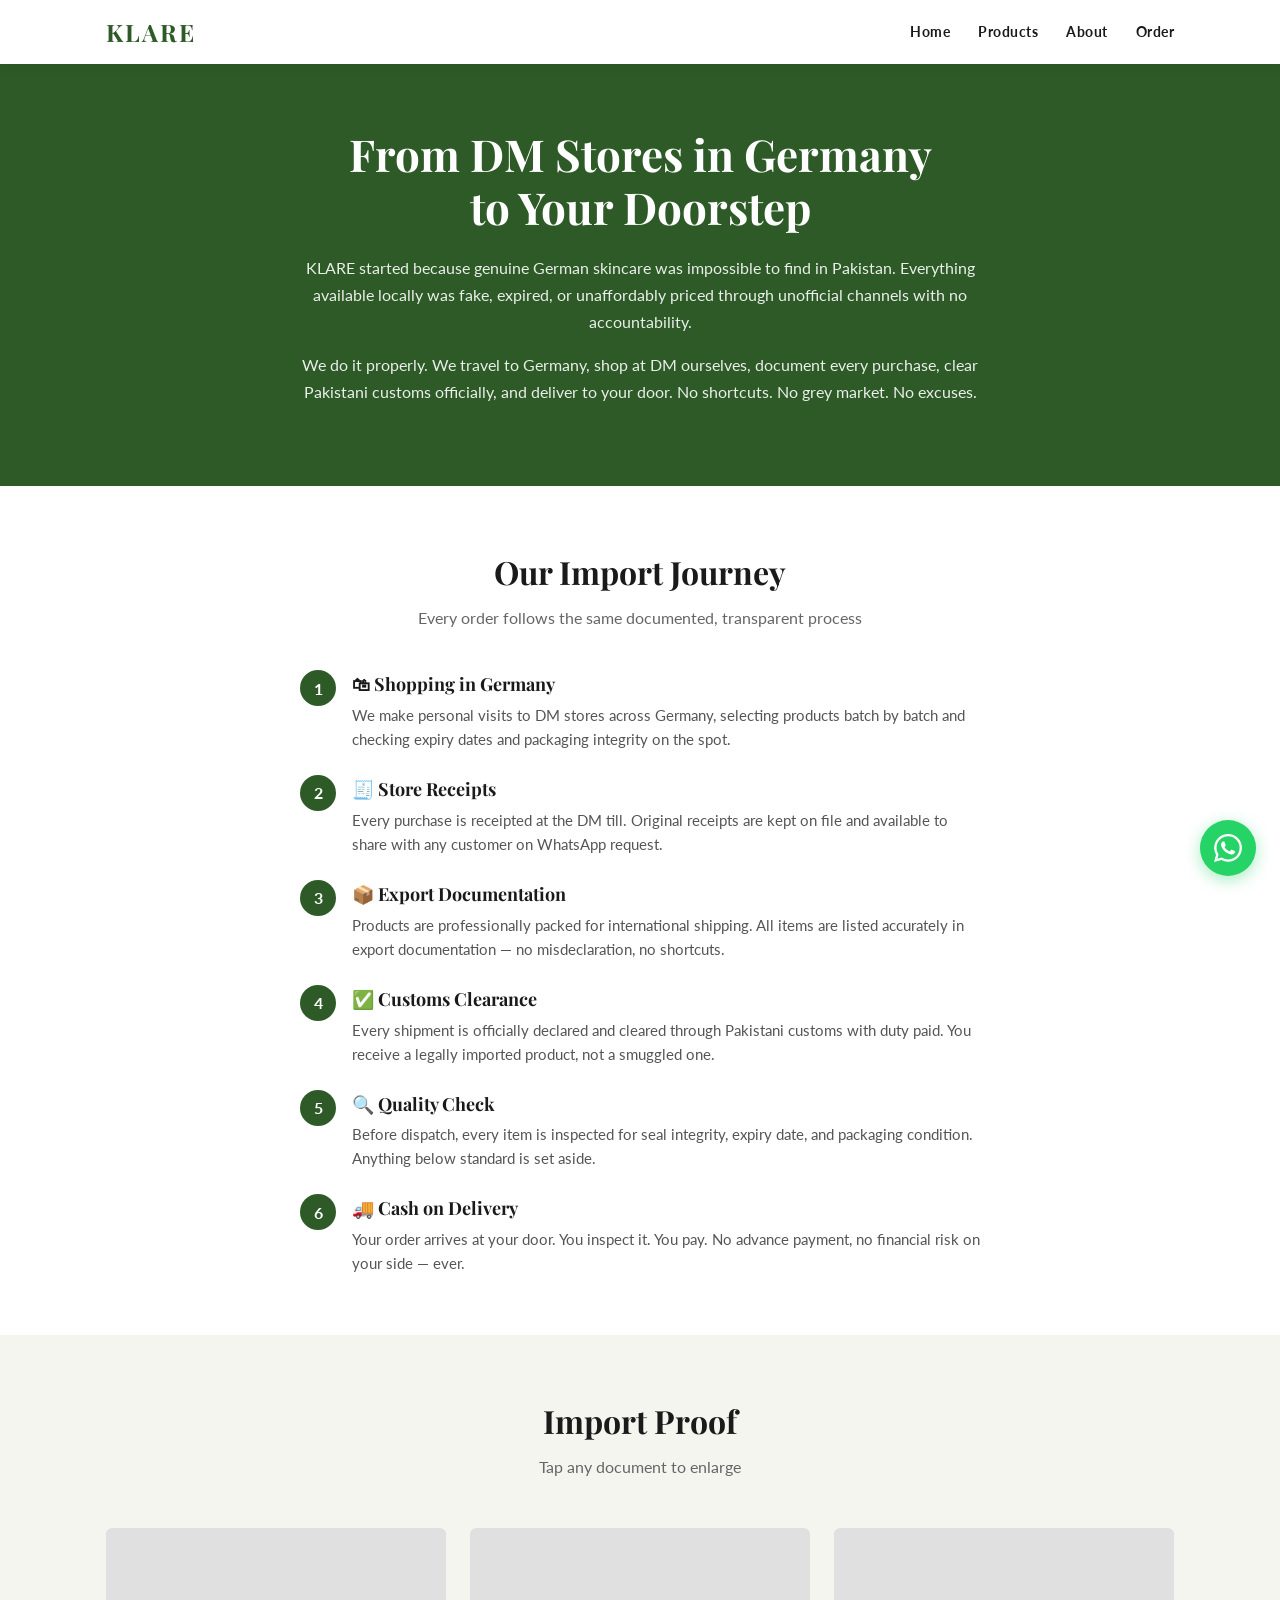
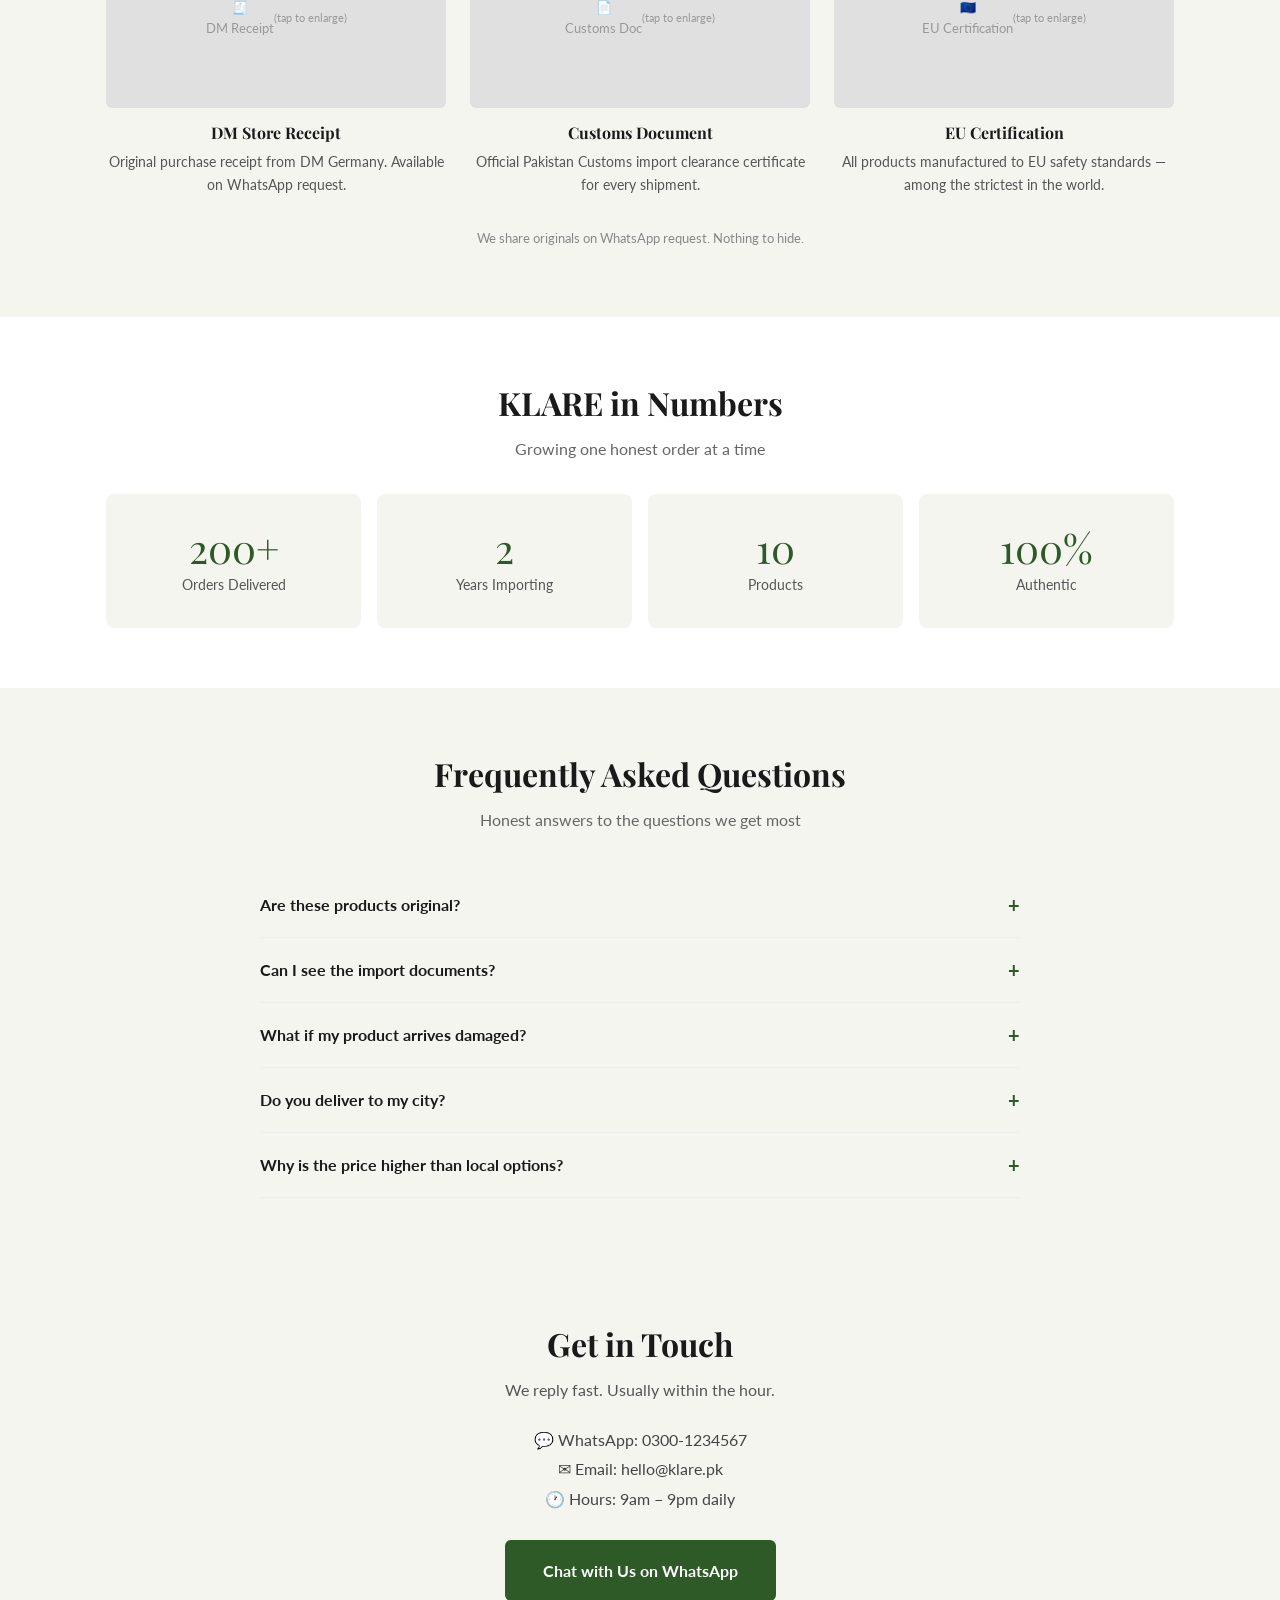
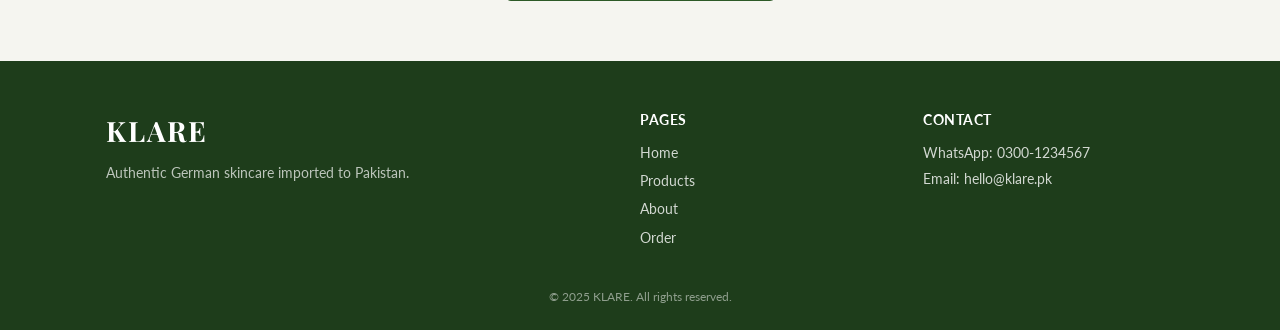
==== about.html @ 055aa3ca "Complete KLARE website — all pages built 6 HTML pages, full CSS design system, and JS interactions f" ====
<!DOCTYPE html>
<html lang="en">
<head>
  <meta charset="UTF-8">
  <meta name="viewport" content="width=device-width, initial-scale=1.0">
  <meta name="description" content="KLARE imports authentic German skincare from DM Germany to Pakistan. See our receipts, customs documents, and full import process.">
  <title>Our Story &amp; Import Proof | KLARE</title>
  <link rel="stylesheet" href="css/style.css">
</head>
<body>

  <!-- HEADER -->
  <header>
    <div class="container" style="display:flex;align-items:center;justify-content:space-between;height:64px">
      <a href="index.html" class="logo">KLARE</a>
      <nav class="desktop-nav">
        <a href="index.html">Home</a>
        <a href="products.html">Products</a>
        <a href="about.html">About</a>
        <a href="order.html">Order</a>
      </nav>
      <button class="hamburger" aria-label="Menu">&#9776;</button>
    </div>
  </header>
  <nav class="mobile-nav">
    <button class="menu-close">&#x2715;</button>
    <a href="index.html">Home</a>
    <a href="products.html">Products</a>
    <a href="about.html">About</a>
    <a href="order.html">Order Now</a>
  </nav>

  <main>

    <!-- ABOUT HERO -->
    <section class="about-hero">
      <div class="container">
        <h1>From DM Stores in Germany<br>to Your Doorstep</h1>
        <p>KLARE started because genuine German skincare was impossible to find in Pakistan. Everything available locally was fake, expired, or unaffordably priced through unofficial channels with no accountability.</p>
        <p>We do it properly. We travel to Germany, shop at DM ourselves, document every purchase, clear Pakistani customs officially, and deliver to your door. No shortcuts. No grey market. No excuses.</p>
      </div>
    </section>

    <!-- IMPORT JOURNEY -->
    <section class="section">
      <div class="container">
        <h2 class="section-heading">Our Import Journey</h2>
        <p class="section-sub">Every order follows the same documented, transparent process</p>
        <div class="timeline" style="max-width:680px;margin:0 auto">

          <div class="timeline-step">
            <div class="step-number">1</div>
            <div class="step-content">
              <h3>&#128717; Shopping in Germany</h3>
              <p>We make personal visits to DM stores across Germany, selecting products batch by batch and checking expiry dates and packaging integrity on the spot.</p>
            </div>
          </div>

          <div class="timeline-step">
            <div class="step-number">2</div>
            <div class="step-content">
              <h3>&#129534; Store Receipts</h3>
              <p>Every purchase is receipted at the DM till. Original receipts are kept on file and available to share with any customer on WhatsApp request.</p>
            </div>
          </div>

          <div class="timeline-step">
            <div class="step-number">3</div>
            <div class="step-content">
              <h3>&#128230; Export Documentation</h3>
              <p>Products are professionally packed for international shipping. All items are listed accurately in export documentation — no misdeclaration, no shortcuts.</p>
            </div>
          </div>

          <div class="timeline-step">
            <div class="step-number">4</div>
            <div class="step-content">
              <h3>&#9989; Customs Clearance</h3>
              <p>Every shipment is officially declared and cleared through Pakistani customs with duty paid. You receive a legally imported product, not a smuggled one.</p>
            </div>
          </div>

          <div class="timeline-step">
            <div class="step-number">5</div>
            <div class="step-content">
              <h3>&#128269; Quality Check</h3>
              <p>Before dispatch, every item is inspected for seal integrity, expiry date, and packaging condition. Anything below standard is set aside.</p>
            </div>
          </div>

          <div class="timeline-step">
            <div class="step-number">6</div>
            <div class="step-content">
              <h3>&#128666; Cash on Delivery</h3>
              <p>Your order arrives at your door. You inspect it. You pay. No advance payment, no financial risk on your side — ever.</p>
            </div>
          </div>

        </div>
      </div>
    </section>

    <!-- PROOF DOCUMENTS -->
    <section class="section" style="background:var(--grey);padding:60px 0;">
      <div class="container">
        <h2 class="section-heading">Import Proof</h2>
        <p class="section-sub">Tap any document to enlarge</p>

        <div class="proof-grid">

          <div class="proof-card">
            <div class="proof-img" data-src="images/trust/dm-receipt.jpg">
              &#129534;<br>DM Receipt<br><span style="font-size:11px">(tap to enlarge)</span>
            </div>
            <h3>DM Store Receipt</h3>
            <p>Original purchase receipt from DM Germany. Available on WhatsApp request.</p>
          </div>

          <div class="proof-card">
            <div class="proof-img" data-src="images/trust/customs-doc.jpg">
              &#128196;<br>Customs Doc<br><span style="font-size:11px">(tap to enlarge)</span>
            </div>
            <h3>Customs Document</h3>
            <p>Official Pakistan Customs import clearance certificate for every shipment.</p>
          </div>

          <div class="proof-card">
            <div class="proof-img" data-src="images/trust/eu-cert.jpg">
              &#127466;&#127482;<br>EU Certification<br><span style="font-size:11px">(tap to enlarge)</span>
            </div>
            <h3>EU Certification</h3>
            <p>All products manufactured to EU safety standards — among the strictest in the world.</p>
          </div>

        </div>

        <p class="note" style="margin-top:24px">We share originals on WhatsApp request. Nothing to hide.</p>
      </div>
    </section>

    <!-- STATS -->
    <section class="section">
      <div class="container">
        <h2 class="section-heading">KLARE in Numbers</h2>
        <p class="section-sub" style="margin-bottom:32px">Growing one honest order at a time</p>
        <div class="stats-grid">
          <div class="stat-box">
            <span class="stat-number">200+</span>
            <span class="stat-label">Orders Delivered</span>
          </div>
          <div class="stat-box">
            <span class="stat-number">2</span>
            <span class="stat-label">Years Importing</span>
          </div>
          <div class="stat-box">
            <span class="stat-number">10</span>
            <span class="stat-label">Products</span>
          </div>
          <div class="stat-box">
            <span class="stat-number">100%</span>
            <span class="stat-label">Authentic</span>
          </div>
        </div>
      </div>
    </section>

    <!-- FAQ -->
    <section class="section" style="background:var(--grey);padding:60px 0;">
      <div class="container">
        <h2 class="section-heading">Frequently Asked Questions</h2>
        <p class="section-sub">Honest answers to the questions we get most</p>
        <div class="faq-list">

          <div class="faq-item">
            <div class="faq-question">
              Are these products original?
              <span class="faq-toggle">+</span>
            </div>
            <div class="faq-answer">Yes. We buy them ourselves at DM Germany. We can show you the receipts — just ask on WhatsApp and we'll send photos within minutes.</div>
          </div>

          <div class="faq-item">
            <div class="faq-question">
              Can I see the import documents?
              <span class="faq-toggle">+</span>
            </div>
            <div class="faq-answer">Yes. Message us on WhatsApp and we send photos of the original DM receipt and Pakistani customs clearance for your specific batch. This is a standing offer to every customer.</div>
          </div>

          <div class="faq-item">
            <div class="faq-question">
              What if my product arrives damaged?
              <span class="faq-toggle">+</span>
            </div>
            <div class="faq-answer">Contact us within 24 hours of delivery with a photo. We replace or fully refund — no arguments, no delays. We stand behind every order we send.</div>
          </div>

          <div class="faq-item">
            <div class="faq-question">
              Do you deliver to my city?
              <span class="faq-toggle">+</span>
            </div>
            <div class="faq-answer">We ship across Pakistan. Lahore takes 1–2 working days. All other major cities take 2–3 working days. Delivery fee is PKR 200, free on orders over PKR 3,000.</div>
          </div>

          <div class="faq-item">
            <div class="faq-question">
              Why is the price higher than local options?
              <span class="faq-toggle">+</span>
            </div>
            <div class="faq-answer">Because this is the genuine imported product, legally cleared through Pakistani customs, with documented proof of origin. Cheaper local options are almost always counterfeit, expired, or grey-market goods with no accountability. You are paying for authenticity, documentation, and honesty.</div>
          </div>

        </div>
      </div>
    </section>

    <!-- CONTACT -->
    <section class="contact-section">
      <div class="container">
        <h2 class="section-heading">Get in Touch</h2>
        <p class="section-sub">We reply fast. Usually within the hour.</p>
        <div class="contact-details">
          <span>&#128172; WhatsApp: 0300-1234567</span>
          <span>&#9993; Email: hello@klare.pk</span>
          <span>&#128336; Hours: 9am – 9pm daily</span>
        </div>
        <a href="https://wa.me/923001234567" class="btn-primary" target="_blank" rel="noopener" style="font-size:16px;padding:16px 36px">
          Chat with Us on WhatsApp
        </a>
      </div>
    </section>

  </main>

  <!-- FOOTER -->
  <footer>
    <div class="container">
      <div class="footer-grid">
        <div>
          <div class="logo" style="color:white;font-size:28px;margin-bottom:8px">KLARE</div>
          <p style="opacity:0.7;font-size:14px">Authentic German skincare imported to Pakistan.</p>
        </div>
        <div>
          <strong>Pages</strong>
          <a href="index.html" style="display:block;margin-bottom:6px;font-size:14px">Home</a>
          <a href="products.html" style="display:block;margin-bottom:6px;font-size:14px">Products</a>
          <a href="about.html" style="display:block;margin-bottom:6px;font-size:14px">About</a>
          <a href="order.html" style="display:block;margin-bottom:6px;font-size:14px">Order</a>
        </div>
        <div>
          <strong>Contact</strong>
          <p style="font-size:14px;opacity:0.8;margin-bottom:4px">WhatsApp: 0300-1234567</p>
          <p style="font-size:14px;opacity:0.8">Email: hello@klare.pk</p>
        </div>
      </div>
      <p style="opacity:0.5;font-size:12px;margin-top:0;text-align:center">&copy; 2025 KLARE. All rights reserved.</p>
    </div>
  </footer>

  <!-- WHATSAPP BUTTON -->
  <a href="https://wa.me/923001234567" class="whatsapp-btn" target="_blank" rel="noopener" aria-label="Chat on WhatsApp">
    <svg width="28" height="28" viewBox="0 0 24 24" fill="white"><path d="M17.472 14.382c-.297-.149-1.758-.867-2.03-.967-.273-.099-.471-.148-.67.15-.197.297-.767.966-.94 1.164-.173.199-.347.223-.644.075-.297-.15-1.255-.463-2.39-1.475-.883-.788-1.48-1.761-1.653-2.059-.173-.297-.018-.458.13-.606.134-.133.298-.347.446-.52.149-.174.198-.298.298-.497.099-.198.05-.371-.025-.52-.075-.149-.669-1.612-.916-2.207-.242-.579-.487-.5-.669-.51-.173-.008-.371-.01-.57-.01-.198 0-.52.074-.792.372-.272.297-1.04 1.016-1.04 2.479 0 1.462 1.065 2.875 1.213 3.074.149.198 2.096 3.2 5.077 4.487.709.306 1.262.489 1.694.625.712.227 1.36.195 1.871.118.571-.085 1.758-.719 2.006-1.413.248-.694.248-1.289.173-1.413-.074-.124-.272-.198-.57-.347m-5.421 7.403h-.004a9.87 9.87 0 01-5.031-1.378l-.361-.214-3.741.982.998-3.648-.235-.374a9.86 9.86 0 01-1.51-5.26c.001-5.45 4.436-9.884 9.888-9.884 2.64 0 5.122 1.03 6.988 2.898a9.825 9.825 0 012.893 6.994c-.003 5.45-4.437 9.884-9.885 9.884m8.413-18.297A11.815 11.815 0 0012.05 0C5.495 0 .16 5.335.157 11.892c0 2.096.547 4.142 1.588 5.945L.057 24l6.305-1.654a11.882 11.882 0 005.683 1.448h.005c6.554 0 11.89-5.335 11.893-11.893a11.821 11.821 0 00-3.48-8.413z"/></svg>
  </a>

  <!-- LIGHTBOX -->
  <div class="lightbox" id="lightbox">
    <span class="lightbox-close">&#x2715;</span>
    <img id="lightbox-img" src="" alt="Document proof">
  </div>

  <script src="js/main.js"></script>
</body>
</html>
---- css/style.css ----
@import url('https://fonts.googleapis.com/css2?family=Playfair+Display:wght@400;700&family=Lato:wght@400;700&display=swap');

/* ── Variables ── */
:root {
  --green: #2D5A27;
  --green-dark: #1e3d1b;
  --white: #FFFFFF;
  --grey: #F5F5F0;
  --dark: #1A1A1A;
  --shadow: 0 2px 12px rgba(0,0,0,0.08);
}

/* ── Base ── */
*, *::before, *::after { box-sizing: border-box; }

body {
  font-family: 'Lato', sans-serif;
  color: var(--dark);
  background: var(--white);
  margin: 0;
  font-size: 16px;
  line-height: 1.6;
}

img { max-width: 100%; display: block; }
a { color: inherit; text-decoration: none; }
h1, h2, h3 { font-family: 'Playfair Display', serif; }

/* ── Container ── */
.container {
  max-width: 1100px;
  margin: 0 auto;
  padding: 0 16px;
}

/* ── Header ── */
header {
  position: fixed;
  top: 0; left: 0; right: 0;
  background: var(--white);
  box-shadow: var(--shadow);
  height: 64px;
  z-index: 100;
}

.logo {
  font-family: 'Playfair Display', serif;
  font-size: 24px;
  font-weight: 700;
  color: var(--green);
  letter-spacing: 2px;
}

.desktop-nav { display: none; }
.desktop-nav a {
  margin-left: 28px;
  font-weight: 700;
  font-size: 14px;
  letter-spacing: 0.5px;
  color: var(--dark);
  transition: color 0.2s;
}
.desktop-nav a:hover { color: var(--green); }

.hamburger {
  background: none;
  border: none;
  font-size: 24px;
  cursor: pointer;
  color: var(--dark);
  padding: 8px;
  min-height: 44px;
  min-width: 44px;
  display: flex;
  align-items: center;
  justify-content: center;
}

/* ── Mobile nav overlay ── */
.mobile-nav {
  display: none;
  position: fixed;
  inset: 0;
  background: var(--white);
  z-index: 999;
  flex-direction: column;
  align-items: center;
  justify-content: center;
  gap: 32px;
}
.mobile-nav a {
  font-family: 'Playfair Display', serif;
  font-size: 28px;
  font-weight: 700;
  color: var(--dark);
}
.mobile-nav a:hover { color: var(--green); }
.menu-close {
  position: absolute;
  top: 20px; right: 24px;
  background: none;
  border: none;
  font-size: 28px;
  cursor: pointer;
  color: var(--dark);
  min-height: 44px;
  min-width: 44px;
}

body.menu-open .mobile-nav { display: flex; }
body.menu-open { overflow: hidden; }

@media (min-width: 768px) {
  .hamburger { display: none; }
  .desktop-nav { display: flex; align-items: center; }
}

/* ── Footer ── */
footer {
  background: var(--green-dark);
  color: var(--white);
  padding: 48px 0 24px;
}
footer a { opacity: 0.8; transition: opacity 0.2s; }
footer a:hover { opacity: 1; }
footer strong { display: block; margin-bottom: 10px; font-size: 14px; letter-spacing: 0.5px; text-transform: uppercase; }
footer p { margin: 0; }

.footer-grid {
  display: grid;
  grid-template-columns: 1fr;
  gap: 32px;
  margin-bottom: 32px;
}
@media (min-width: 768px) {
  .footer-grid { grid-template-columns: 2fr 1fr 1fr; }
}

/* ── WhatsApp floating button ── */
.whatsapp-btn {
  position: fixed;
  bottom: 24px; right: 24px;
  background: #25D366;
  width: 56px; height: 56px;
  border-radius: 50%;
  display: flex;
  align-items: center;
  justify-content: center;
  box-shadow: 0 4px 16px rgba(37,211,102,0.4);
  z-index: 200;
  transition: transform 0.2s, box-shadow 0.2s;
}
.whatsapp-btn:hover {
  transform: scale(1.08);
  box-shadow: 0 6px 20px rgba(37,211,102,0.5);
}

/* ── Buttons ── */
.btn-primary {
  background: var(--green);
  color: var(--white);
  padding: 14px 28px;
  border-radius: 6px;
  font-weight: 700;
  font-family: 'Lato', sans-serif;
  font-size: 15px;
  display: inline-block;
  border: 2px solid var(--green);
  cursor: pointer;
  min-height: 44px;
  transition: background 0.2s, transform 0.1s;
  text-align: center;
}
.btn-primary:hover { background: var(--green-dark); border-color: var(--green-dark); }

.btn-secondary {
  background: transparent;
  color: var(--green);
  padding: 14px 28px;
  border-radius: 6px;
  font-weight: 700;
  font-family: 'Lato', sans-serif;
  font-size: 15px;
  display: inline-block;
  border: 2px solid var(--green);
  cursor: pointer;
  min-height: 44px;
  transition: background 0.2s, color 0.2s;
  text-align: center;
}
.btn-secondary:hover { background: var(--green); color: var(--white); }

.btn-secondary.white-border {
  color: var(--white);
  border-color: rgba(255,255,255,0.7);
}
.btn-secondary.white-border:hover { background: var(--white); color: var(--green); }

/* ── Page offset for fixed header ── */
main { padding-top: 64px; }

/* ── Hero ── */
.hero {
  background: var(--green);
  color: var(--white);
  padding: 72px 0 60px;
  text-align: center;
}
.hero h1 {
  font-size: 36px;
  margin: 0 0 16px;
  line-height: 1.2;
}
.hero p {
  font-size: 18px;
  opacity: 0.9;
  max-width: 600px;
  margin: 0 auto;
  line-height: 1.7;
}
.hero .badge {
  display: inline-block;
  background: var(--white);
  color: var(--green);
  border-radius: 20px;
  padding: 6px 16px;
  font-size: 13px;
  font-weight: 700;
  margin-top: 20px;
}
.btn-row {
  margin-top: 28px;
  display: flex;
  flex-wrap: wrap;
  gap: 12px;
  justify-content: center;
}

@media (min-width: 768px) {
  .hero h1 { font-size: 56px; }
}

/* ── Sections ── */
.section { padding: 60px 0; }
.section-heading {
  font-size: 32px;
  text-align: center;
  margin: 0 0 8px;
}
.section-sub {
  text-align: center;
  color: #666;
  margin: 0 0 40px;
  font-size: 16px;
}

/* ── Why grid ── */
.why-grid {
  display: grid;
  grid-template-columns: 1fr;
  gap: 24px;
}
@media (min-width: 768px) {
  .why-grid { grid-template-columns: repeat(3, 1fr); }
}
.why-card {
  text-align: center;
  padding: 32px 24px;
  background: var(--grey);
  border-radius: 8px;
}
.why-icon { font-size: 36px; margin-bottom: 12px; }
.why-card h3 { font-size: 20px; margin: 0 0 8px; }
.why-card p { margin: 0; color: #555; font-size: 15px; }

/* ── Cards grids ── */
.grid-2 {
  display: grid;
  grid-template-columns: 1fr 1fr;
  gap: 16px;
}
.grid-3 {
  display: grid;
  grid-template-columns: 1fr 1fr;
  gap: 16px;
}
@media (min-width: 768px) {
  .grid-3 { grid-template-columns: repeat(3, 1fr); }
  .grid-2 { gap: 24px; }
}

/* ── Product card ── */
.product-card {
  background: var(--white);
  border-radius: 8px;
  box-shadow: var(--shadow);
  overflow: hidden;
  display: flex;
  flex-direction: column;
}
.product-card .img-placeholder {
  background: #e8e8e8;
  height: 200px;
  display: flex;
  align-items: center;
  justify-content: center;
  color: #999;
  font-size: 13px;
  text-align: center;
  padding: 8px;
}
.product-card .card-body {
  padding: 16px;
  display: flex;
  flex-direction: column;
  flex: 1;
}
.product-card h3 {
  font-size: 16px;
  margin: 0 0 4px;
  line-height: 1.3;
}
.product-card .desc {
  font-size: 13px;
  color: #666;
  margin: 0 0 8px;
  flex: 1;
}
.product-card .price {
  color: var(--green);
  font-weight: 700;
  font-size: 18px;
  margin: 0 0 8px;
}
.badge-small {
  font-size: 11px;
  background: var(--grey);
  color: #666;
  padding: 3px 8px;
  border-radius: 10px;
  display: inline-block;
  margin-bottom: 12px;
}
.product-card .btn-primary { font-size: 13px; padding: 10px 16px; width: 100%; }

/* ── Brand strip ── */
.brand-strip {
  background: var(--green);
  color: var(--white);
  padding: 60px 0;
  text-align: center;
}
.brand-strip p {
  max-width: 640px;
  margin: 0 auto 12px;
  font-size: 18px;
  line-height: 1.7;
}
.brand-strip .sub {
  opacity: 0.75;
  font-size: 14px;
  margin-bottom: 28px;
}

/* ── Brand banner ── */
.brand-banner {
  background: var(--green);
  color: var(--white);
  padding: 48px 0;
  text-align: center;
}
.brand-banner h1 {
  font-size: 48px;
  margin: 0 0 8px;
}
.brand-banner p { opacity: 0.85; font-size: 18px; margin: 0; }

/* ── Page header (generic) ── */
.page-header {
  background: var(--grey);
  padding: 48px 0 32px;
  text-align: center;
}
.page-header h1 { font-size: 36px; margin: 0 0 12px; }
.page-header p { color: #555; max-width: 640px; margin: 0 auto; }

/* ── Filter tabs ── */
.filter-tabs {
  display: flex;
  gap: 8px;
  flex-wrap: wrap;
  margin-bottom: 32px;
}
.filter-tab {
  padding: 8px 20px;
  border-radius: 20px;
  border: 1px solid var(--green);
  color: var(--green);
  cursor: pointer;
  font-size: 14px;
  font-weight: 700;
  background: transparent;
  font-family: 'Lato', sans-serif;
  min-height: 44px;
  transition: background 0.2s, color 0.2s;
}
.filter-tab:hover, .filter-tab.active {
  background: var(--green);
  color: var(--white);
}

/* ── Order form ── */
.form-layout {
  display: grid;
  grid-template-columns: 1fr;
  gap: 40px;
}
@media (min-width: 768px) {
  .form-layout { grid-template-columns: 2fr 1fr; }
}

.form-group { margin-bottom: 20px; }
.form-group label {
  display: block;
  font-weight: 700;
  margin-bottom: 6px;
  font-size: 14px;
}
.form-group input,
.form-group select,
.form-group textarea {
  width: 100%;
  padding: 12px;
  border: 1px solid #ddd;
  border-radius: 6px;
  font-size: 16px;
  font-family: 'Lato', sans-serif;
  color: var(--dark);
  background: var(--white);
  transition: border-color 0.2s;
}
.form-group input:focus,
.form-group select:focus,
.form-group textarea:focus {
  outline: none;
  border-color: var(--green);
}
.form-group textarea { min-height: 100px; resize: vertical; }

.submit-btn {
  width: 100%;
  min-height: 56px;
  font-size: 18px;
  margin-top: 8px;
}

.sidebar-box {
  background: var(--grey);
  border-radius: 8px;
  padding: 24px;
  margin-bottom: 20px;
}
.sidebar-box h3 {
  font-size: 16px;
  margin: 0 0 12px;
}
.sidebar-box ul {
  margin: 0;
  padding: 0;
  list-style: none;
}
.sidebar-box ul li {
  padding: 4px 0;
  font-size: 14px;
  color: #555;
}
.sidebar-box ul li::before { content: '✓ '; color: var(--green); font-weight: 700; }
.sidebar-box p { margin: 0 0 8px; font-size: 14px; color: #555; }

.order-confirm {
  display: none;
  background: #e8f5e9;
  border: 1px solid var(--green);
  border-radius: 8px;
  padding: 24px;
  text-align: center;
  margin-top: 24px;
}
.order-confirm.show { display: block; }
.order-confirm h3 { color: var(--green); margin: 0 0 8px; }

/* ── About page ── */
.timeline { display: flex; flex-direction: column; gap: 24px; }
.timeline-step { display: flex; gap: 16px; align-items: flex-start; }
.step-number {
  width: 36px; height: 36px;
  background: var(--green);
  color: var(--white);
  border-radius: 50%;
  display: flex;
  align-items: center;
  justify-content: center;
  font-weight: 700;
  font-size: 16px;
  flex-shrink: 0;
}
.step-content h3 { margin: 0 0 4px; font-size: 18px; }
.step-content p { margin: 0; color: #555; font-size: 15px; }

.proof-grid {
  display: grid;
  grid-template-columns: 1fr;
  gap: 24px;
}
@media (min-width: 768px) {
  .proof-grid { grid-template-columns: repeat(3, 1fr); }
}
.proof-card { text-align: center; padding: 8px 0; }
.proof-img {
  background: #e0e0e0;
  height: 180px;
  border-radius: 6px;
  display: flex;
  align-items: center;
  justify-content: center;
  color: #999;
  font-size: 13px;
  cursor: pointer;
  margin-bottom: 12px;
  transition: opacity 0.2s;
}
.proof-img:hover { opacity: 0.85; }
.proof-card h3 { font-size: 16px; margin: 0 0 6px; }
.proof-card p { font-size: 14px; color: #555; margin: 0; }

.stats-grid {
  display: grid;
  grid-template-columns: 1fr 1fr;
  gap: 16px;
}
@media (min-width: 768px) {
  .stats-grid { grid-template-columns: repeat(4, 1fr); }
}
.stat-box {
  text-align: center;
  padding: 32px 16px;
  background: var(--grey);
  border-radius: 8px;
}
.stat-number {
  font-family: 'Playfair Display', serif;
  font-size: 40px;
  color: var(--green);
  display: block;
  line-height: 1.1;
}
.stat-label { font-size: 14px; color: #555; margin-top: 4px; display: block; }

.faq-list { max-width: 760px; margin: 0 auto; }
.faq-item { border-bottom: 1px solid #eee; padding: 16px 0; }
.faq-question {
  font-weight: 700;
  cursor: pointer;
  display: flex;
  justify-content: space-between;
  align-items: center;
  font-size: 16px;
  gap: 12px;
}
.faq-toggle { font-size: 20px; color: var(--green); flex-shrink: 0; transition: transform 0.2s; }
.faq-item.open .faq-toggle { transform: rotate(45deg); }
.faq-answer {
  display: none;
  padding-top: 12px;
  color: #555;
  line-height: 1.7;
  font-size: 15px;
}
.faq-answer.open { display: block; }

/* ── Lightbox ── */
.lightbox {
  position: fixed;
  inset: 0;
  background: rgba(0,0,0,0.85);
  z-index: 1000;
  display: none;
  align-items: center;
  justify-content: center;
}
.lightbox.open { display: flex; }
.lightbox img {
  max-width: 90vw;
  max-height: 80vh;
  border-radius: 4px;
}
.lightbox-close {
  position: absolute;
  top: 20px; right: 24px;
  color: var(--white);
  font-size: 32px;
  cursor: pointer;
  line-height: 1;
  min-height: 44px;
  min-width: 44px;
  display: flex;
  align-items: center;
  justify-content: center;
}

/* ── About hero ── */
.about-hero {
  background: var(--green);
  color: var(--white);
  padding: 64px 0;
  text-align: center;
}
.about-hero h1 { font-size: 32px; margin: 0 0 20px; line-height: 1.2; }
.about-hero p { max-width: 680px; margin: 0 auto 16px; opacity: 0.9; font-size: 16px; line-height: 1.7; }
@media (min-width: 768px) {
  .about-hero h1 { font-size: 44px; }
}

/* ── Contact section ── */
.contact-section {
  background: var(--grey);
  padding: 60px 0;
  text-align: center;
}
.contact-section h2 { margin: 0 0 8px; }
.contact-section p { color: #555; margin: 0 0 24px; }
.contact-details { font-size: 16px; color: #444; margin-bottom: 28px; }
.contact-details span { display: block; margin-bottom: 4px; }

/* ── Utilities ── */
.text-green { color: var(--green); }
.text-center { text-align: center; }
.mt-8 { margin-top: 8px; }
.mt-16 { margin-top: 16px; }
.mt-24 { margin-top: 24px; }
.mb-0 { margin-bottom: 0; }
.note { font-size: 13px; color: #888; text-align: center; margin-bottom: 8px; }
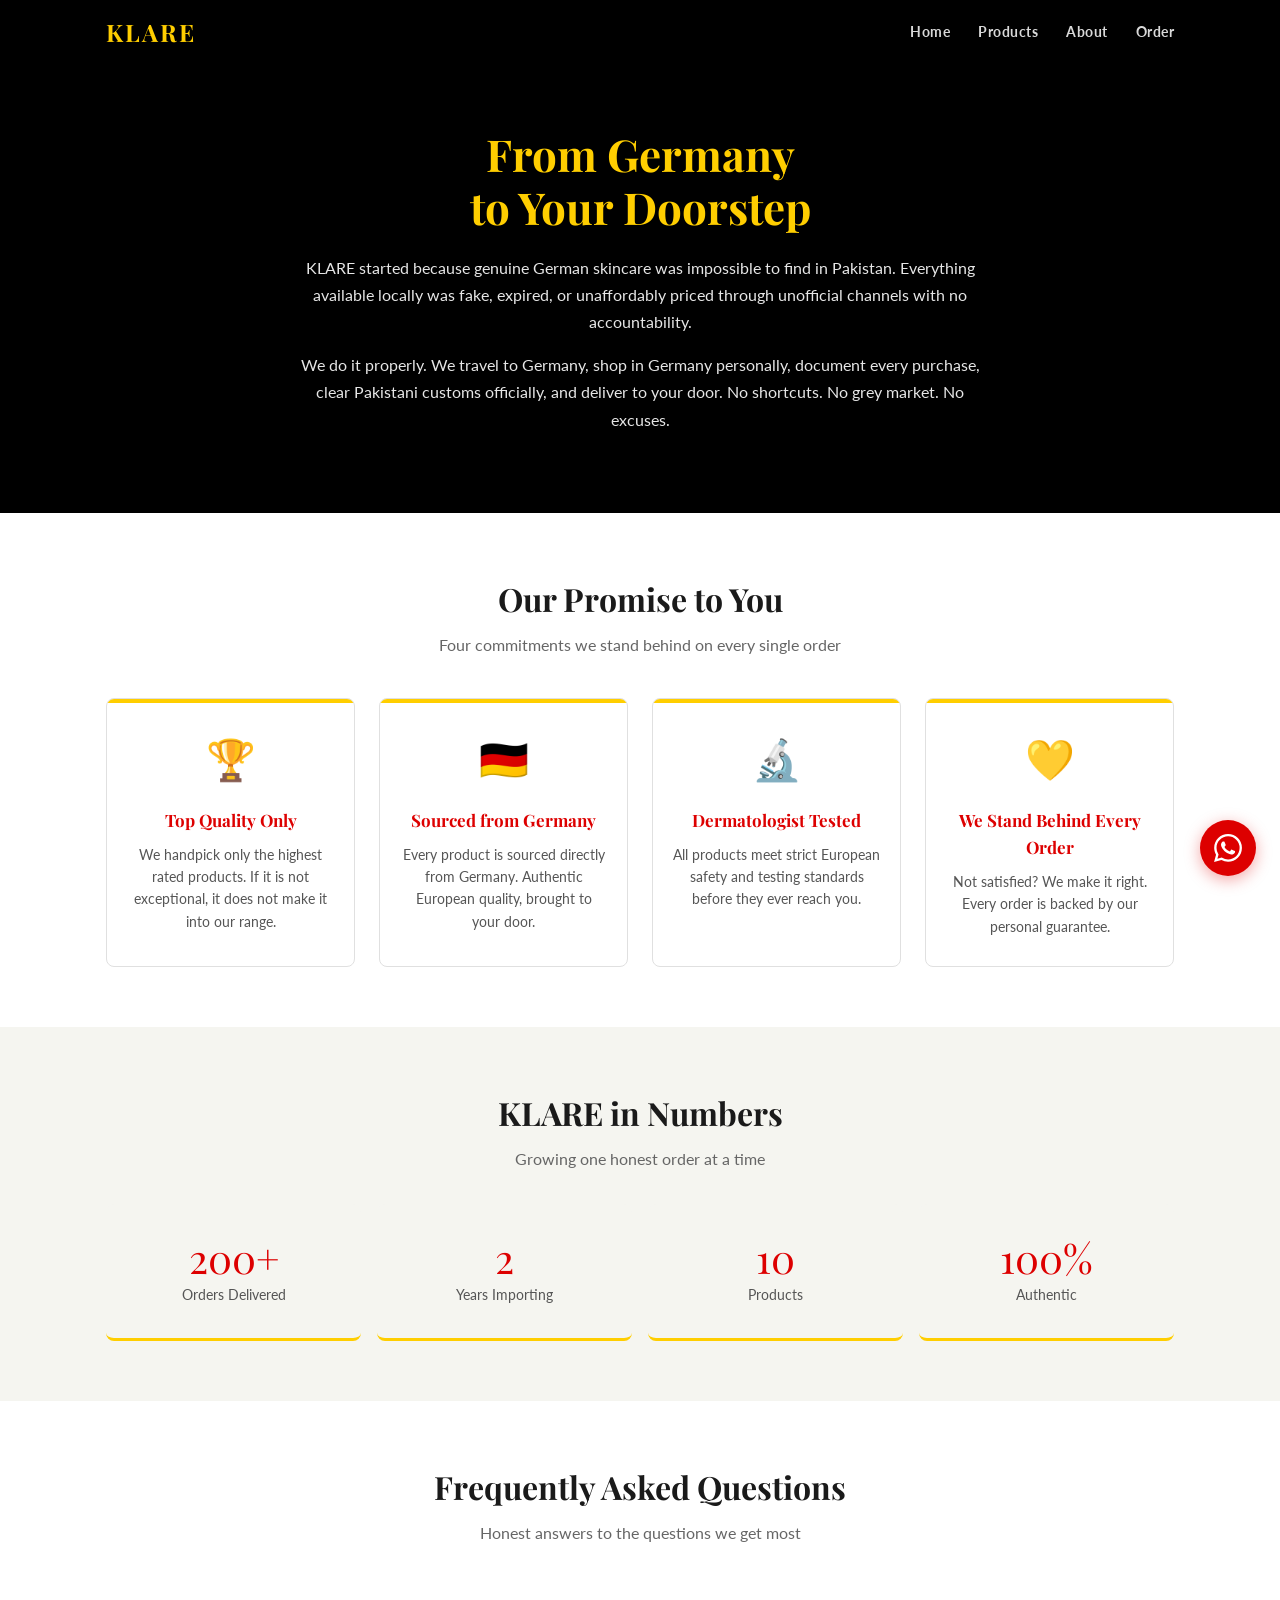
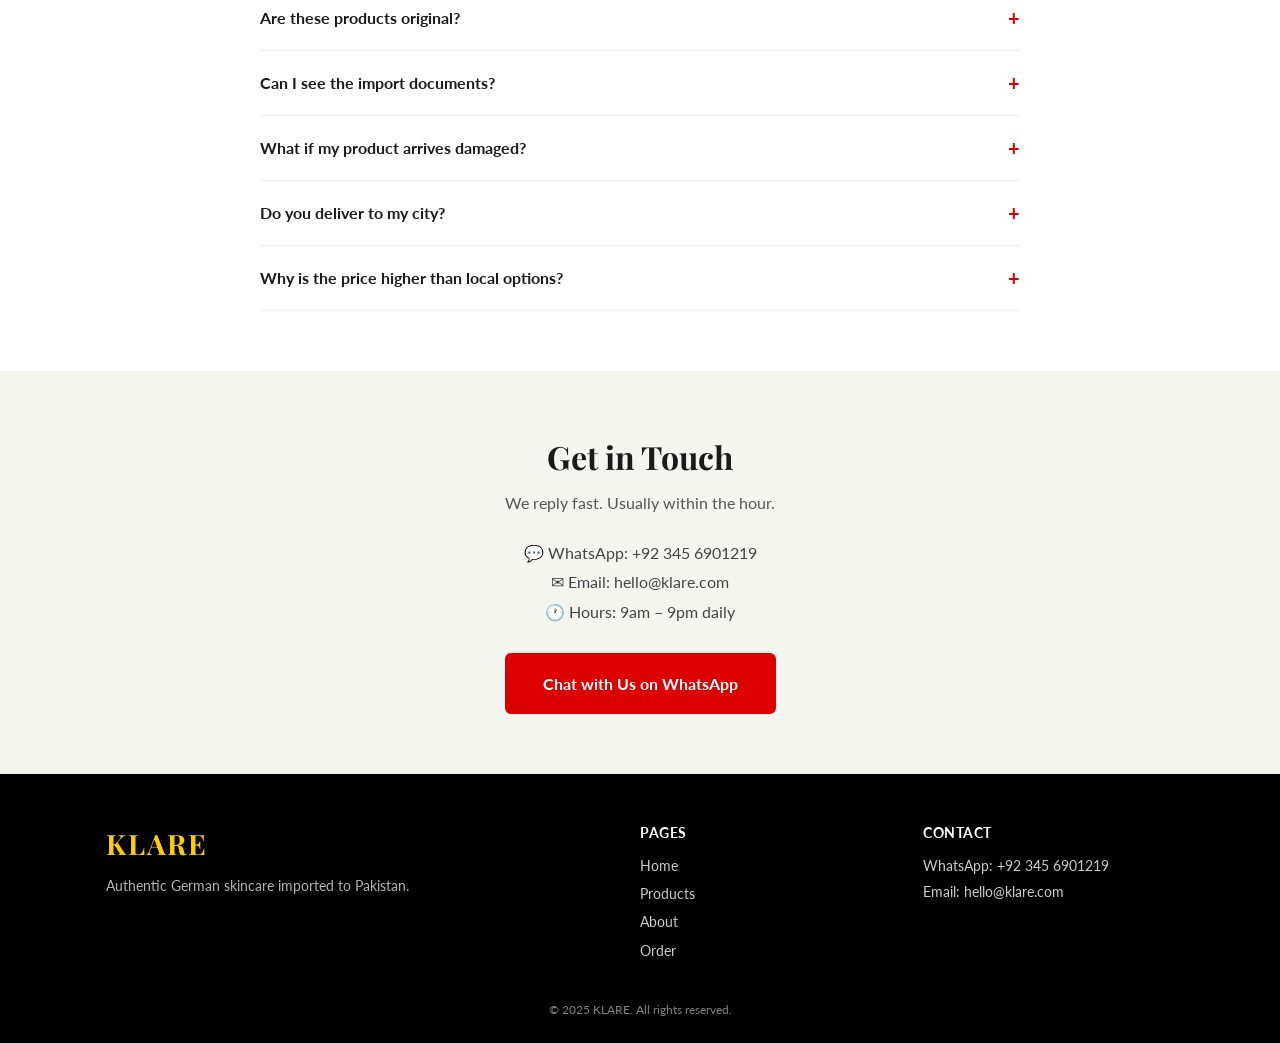
==== commit 8265ae99: "German colours, removed COD, updated products homepage, new phone number, brand refresh Co-Authored-" ====
--- a/about.html
+++ b/about.html
@@ -3,8 +3,8 @@
 <head>
   <meta charset="UTF-8">
   <meta name="viewport" content="width=device-width, initial-scale=1.0">
-  <meta name="description" content="KLARE imports authentic German skincare from DM Germany to Pakistan. See our receipts, customs documents, and full import process.">
-  <title>Our Story &amp; Import Proof | KLARE</title>
+  <meta name="description" content="KLARE imports authentic German skincare to Pakistan. Learn about our sourcing process, our promise, and why customers trust us.">
+  <title>Our Story | KLARE</title>
   <link rel="stylesheet" href="css/style.css">
 </head>
 <body>
@@ -35,111 +35,49 @@
     <!-- ABOUT HERO -->
     <section class="about-hero">
       <div class="container">
-        <h1>From DM Stores in Germany<br>to Your Doorstep</h1>
+        <h1>From Germany<br>to Your Doorstep</h1>
         <p>KLARE started because genuine German skincare was impossible to find in Pakistan. Everything available locally was fake, expired, or unaffordably priced through unofficial channels with no accountability.</p>
-        <p>We do it properly. We travel to Germany, shop at DM ourselves, document every purchase, clear Pakistani customs officially, and deliver to your door. No shortcuts. No grey market. No excuses.</p>
-      </div>
-    </section>
-
-    <!-- IMPORT JOURNEY -->
+        <p>We do it properly. We travel to Germany, shop in Germany personally, document every purchase, clear Pakistani customs officially, and deliver to your door. No shortcuts. No grey market. No excuses.</p>
+      </div>
+    </section>
+
+    <!-- OUR PROMISE -->
     <section class="section">
       <div class="container">
-        <h2 class="section-heading">Our Import Journey</h2>
-        <p class="section-sub">Every order follows the same documented, transparent process</p>
-        <div class="timeline" style="max-width:680px;margin:0 auto">
-
-          <div class="timeline-step">
-            <div class="step-number">1</div>
-            <div class="step-content">
-              <h3>&#128717; Shopping in Germany</h3>
-              <p>We make personal visits to DM stores across Germany, selecting products batch by batch and checking expiry dates and packaging integrity on the spot.</p>
-            </div>
-          </div>
-
-          <div class="timeline-step">
-            <div class="step-number">2</div>
-            <div class="step-content">
-              <h3>&#129534; Store Receipts</h3>
-              <p>Every purchase is receipted at the DM till. Original receipts are kept on file and available to share with any customer on WhatsApp request.</p>
-            </div>
-          </div>
-
-          <div class="timeline-step">
-            <div class="step-number">3</div>
-            <div class="step-content">
-              <h3>&#128230; Export Documentation</h3>
-              <p>Products are professionally packed for international shipping. All items are listed accurately in export documentation — no misdeclaration, no shortcuts.</p>
-            </div>
-          </div>
-
-          <div class="timeline-step">
-            <div class="step-number">4</div>
-            <div class="step-content">
-              <h3>&#9989; Customs Clearance</h3>
-              <p>Every shipment is officially declared and cleared through Pakistani customs with duty paid. You receive a legally imported product, not a smuggled one.</p>
-            </div>
-          </div>
-
-          <div class="timeline-step">
-            <div class="step-number">5</div>
-            <div class="step-content">
-              <h3>&#128269; Quality Check</h3>
-              <p>Before dispatch, every item is inspected for seal integrity, expiry date, and packaging condition. Anything below standard is set aside.</p>
-            </div>
-          </div>
-
-          <div class="timeline-step">
-            <div class="step-number">6</div>
-            <div class="step-content">
-              <h3>&#128666; Cash on Delivery</h3>
-              <p>Your order arrives at your door. You inspect it. You pay. No advance payment, no financial risk on your side — ever.</p>
-            </div>
-          </div>
-
-        </div>
-      </div>
-    </section>
-
-    <!-- PROOF DOCUMENTS -->
+        <h2 class="section-heading">Our Promise to You</h2>
+        <p class="section-sub">Four commitments we stand behind on every single order</p>
+        <div class="promise-grid">
+
+          <div class="promise-card">
+            <div class="promise-icon">&#127942;</div>
+            <h3>Top Quality Only</h3>
+            <p>We handpick only the highest rated products. If it is not exceptional, it does not make it into our range.</p>
+          </div>
+
+          <div class="promise-card">
+            <div class="promise-icon">&#127465;&#127466;</div>
+            <h3>Sourced from Germany</h3>
+            <p>Every product is sourced directly from Germany. Authentic European quality, brought to your door.</p>
+          </div>
+
+          <div class="promise-card">
+            <div class="promise-icon">&#128300;</div>
+            <h3>Dermatologist Tested</h3>
+            <p>All products meet strict European safety and testing standards before they ever reach you.</p>
+          </div>
+
+          <div class="promise-card">
+            <div class="promise-icon">&#128155;</div>
+            <h3>We Stand Behind Every Order</h3>
+            <p>Not satisfied? We make it right. Every order is backed by our personal guarantee.</p>
+          </div>
+
+        </div>
+      </div>
+    </section>
+
+    <!-- STATS -->
     <section class="section" style="background:var(--grey);padding:60px 0;">
-      <div class="container">
-        <h2 class="section-heading">Import Proof</h2>
-        <p class="section-sub">Tap any document to enlarge</p>
-
-        <div class="proof-grid">
-
-          <div class="proof-card">
-            <div class="proof-img" data-src="images/trust/dm-receipt.jpg">
-              &#129534;<br>DM Receipt<br><span style="font-size:11px">(tap to enlarge)</span>
-            </div>
-            <h3>DM Store Receipt</h3>
-            <p>Original purchase receipt from DM Germany. Available on WhatsApp request.</p>
-          </div>
-
-          <div class="proof-card">
-            <div class="proof-img" data-src="images/trust/customs-doc.jpg">
-              &#128196;<br>Customs Doc<br><span style="font-size:11px">(tap to enlarge)</span>
-            </div>
-            <h3>Customs Document</h3>
-            <p>Official Pakistan Customs import clearance certificate for every shipment.</p>
-          </div>
-
-          <div class="proof-card">
-            <div class="proof-img" data-src="images/trust/eu-cert.jpg">
-              &#127466;&#127482;<br>EU Certification<br><span style="font-size:11px">(tap to enlarge)</span>
-            </div>
-            <h3>EU Certification</h3>
-            <p>All products manufactured to EU safety standards — among the strictest in the world.</p>
-          </div>
-
-        </div>
-
-        <p class="note" style="margin-top:24px">We share originals on WhatsApp request. Nothing to hide.</p>
-      </div>
-    </section>
-
-    <!-- STATS -->
-    <section class="section">
       <div class="container">
         <h2 class="section-heading">KLARE in Numbers</h2>
         <p class="section-sub" style="margin-bottom:32px">Growing one honest order at a time</p>
@@ -165,7 +103,7 @@
     </section>
 
     <!-- FAQ -->
-    <section class="section" style="background:var(--grey);padding:60px 0;">
+    <section class="section">
       <div class="container">
         <h2 class="section-heading">Frequently Asked Questions</h2>
         <p class="section-sub">Honest answers to the questions we get most</p>
@@ -176,7 +114,7 @@
               Are these products original?
               <span class="faq-toggle">+</span>
             </div>
-            <div class="faq-answer">Yes. We buy them ourselves at DM Germany. We can show you the receipts — just ask on WhatsApp and we'll send photos within minutes.</div>
+            <div class="faq-answer">Yes. We source them ourselves in Germany. We can show you the receipts — just ask on WhatsApp and we'll send photos within minutes.</div>
           </div>
 
           <div class="faq-item">
@@ -184,7 +122,7 @@
               Can I see the import documents?
               <span class="faq-toggle">+</span>
             </div>
-            <div class="faq-answer">Yes. Message us on WhatsApp and we send photos of the original DM receipt and Pakistani customs clearance for your specific batch. This is a standing offer to every customer.</div>
+            <div class="faq-answer">Yes. Message us on WhatsApp and we send photos of the original purchase receipt and Pakistani customs clearance for your specific batch. This is a standing offer to every customer.</div>
           </div>
 
           <div class="faq-item">
@@ -221,11 +159,11 @@
         <h2 class="section-heading">Get in Touch</h2>
         <p class="section-sub">We reply fast. Usually within the hour.</p>
         <div class="contact-details">
-          <span>&#128172; WhatsApp: 0300-1234567</span>
-          <span>&#9993; Email: hello@klare.pk</span>
+          <span>&#128172; WhatsApp: +92 345 6901219</span>
+          <span>&#9993; Email: hello@klare.com</span>
           <span>&#128336; Hours: 9am – 9pm daily</span>
         </div>
-        <a href="https://wa.me/923001234567" class="btn-primary" target="_blank" rel="noopener" style="font-size:16px;padding:16px 36px">
+        <a href="https://wa.me/923456901219" class="btn-primary" target="_blank" rel="noopener" style="font-size:16px;padding:16px 36px">
           Chat with Us on WhatsApp
         </a>
       </div>
@@ -238,7 +176,7 @@
     <div class="container">
       <div class="footer-grid">
         <div>
-          <div class="logo" style="color:white;font-size:28px;margin-bottom:8px">KLARE</div>
+          <div class="logo" style="color:var(--gold);font-size:28px;margin-bottom:8px">KLARE</div>
           <p style="opacity:0.7;font-size:14px">Authentic German skincare imported to Pakistan.</p>
         </div>
         <div>
@@ -250,8 +188,8 @@
         </div>
         <div>
           <strong>Contact</strong>
-          <p style="font-size:14px;opacity:0.8;margin-bottom:4px">WhatsApp: 0300-1234567</p>
-          <p style="font-size:14px;opacity:0.8">Email: hello@klare.pk</p>
+          <p style="font-size:14px;opacity:0.8;margin-bottom:4px">WhatsApp: +92 345 6901219</p>
+          <p style="font-size:14px;opacity:0.8">Email: hello@klare.com</p>
         </div>
       </div>
       <p style="opacity:0.5;font-size:12px;margin-top:0;text-align:center">&copy; 2025 KLARE. All rights reserved.</p>
@@ -259,15 +197,9 @@
   </footer>
 
   <!-- WHATSAPP BUTTON -->
-  <a href="https://wa.me/923001234567" class="whatsapp-btn" target="_blank" rel="noopener" aria-label="Chat on WhatsApp">
+  <a href="https://wa.me/923456901219" class="whatsapp-btn" target="_blank" rel="noopener" aria-label="Chat on WhatsApp">
     <svg width="28" height="28" viewBox="0 0 24 24" fill="white"><path d="M17.472 14.382c-.297-.149-1.758-.867-2.03-.967-.273-.099-.471-.148-.67.15-.197.297-.767.966-.94 1.164-.173.199-.347.223-.644.075-.297-.15-1.255-.463-2.39-1.475-.883-.788-1.48-1.761-1.653-2.059-.173-.297-.018-.458.13-.606.134-.133.298-.347.446-.52.149-.174.198-.298.298-.497.099-.198.05-.371-.025-.52-.075-.149-.669-1.612-.916-2.207-.242-.579-.487-.5-.669-.51-.173-.008-.371-.01-.57-.01-.198 0-.52.074-.792.372-.272.297-1.04 1.016-1.04 2.479 0 1.462 1.065 2.875 1.213 3.074.149.198 2.096 3.2 5.077 4.487.709.306 1.262.489 1.694.625.712.227 1.36.195 1.871.118.571-.085 1.758-.719 2.006-1.413.248-.694.248-1.289.173-1.413-.074-.124-.272-.198-.57-.347m-5.421 7.403h-.004a9.87 9.87 0 01-5.031-1.378l-.361-.214-3.741.982.998-3.648-.235-.374a9.86 9.86 0 01-1.51-5.26c.001-5.45 4.436-9.884 9.888-9.884 2.64 0 5.122 1.03 6.988 2.898a9.825 9.825 0 012.893 6.994c-.003 5.45-4.437 9.884-9.885 9.884m8.413-18.297A11.815 11.815 0 0012.05 0C5.495 0 .16 5.335.157 11.892c0 2.096.547 4.142 1.588 5.945L.057 24l6.305-1.654a11.882 11.882 0 005.683 1.448h.005c6.554 0 11.89-5.335 11.893-11.893a11.821 11.821 0 00-3.48-8.413z"/></svg>
   </a>
-
-  <!-- LIGHTBOX -->
-  <div class="lightbox" id="lightbox">
-    <span class="lightbox-close">&#x2715;</span>
-    <img id="lightbox-img" src="" alt="Document proof">
-  </div>
 
   <script src="js/main.js"></script>
 </body>
--- a/css/style.css
+++ b/css/style.css
@@ -1,13 +1,14 @@
 @import url('https://fonts.googleapis.com/css2?family=Playfair+Display:wght@400;700&family=Lato:wght@400;700&display=swap');
 
-/* ── Variables ── */
+/* ── Variables — German flag colours ── */
 :root {
-  --green: #2D5A27;
-  --green-dark: #1e3d1b;
+  --black: #000000;
+  --red: #DD0000;
+  --gold: #FFCE00;
   --white: #FFFFFF;
   --grey: #F5F5F0;
   --dark: #1A1A1A;
-  --shadow: 0 2px 12px rgba(0,0,0,0.08);
+  --shadow: 0 2px 12px rgba(0,0,0,0.10);
 }
 
 /* ── Base ── */
@@ -37,8 +38,8 @@
 header {
   position: fixed;
   top: 0; left: 0; right: 0;
-  background: var(--white);
-  box-shadow: var(--shadow);
+  background: var(--black);
+  box-shadow: 0 2px 12px rgba(0,0,0,0.3);
   height: 64px;
   z-index: 100;
 }
@@ -47,7 +48,7 @@
   font-family: 'Playfair Display', serif;
   font-size: 24px;
   font-weight: 700;
-  color: var(--green);
+  color: var(--gold);
   letter-spacing: 2px;
 }
 
@@ -57,17 +58,17 @@
   font-weight: 700;
   font-size: 14px;
   letter-spacing: 0.5px;
-  color: var(--dark);
+  color: rgba(255,255,255,0.85);
   transition: color 0.2s;
 }
-.desktop-nav a:hover { color: var(--green); }
+.desktop-nav a:hover { color: var(--gold); }
 
 .hamburger {
   background: none;
   border: none;
   font-size: 24px;
   cursor: pointer;
-  color: var(--dark);
+  color: var(--white);
   padding: 8px;
   min-height: 44px;
   min-width: 44px;
@@ -81,7 +82,7 @@
   display: none;
   position: fixed;
   inset: 0;
-  background: var(--white);
+  background: var(--black);
   z-index: 999;
   flex-direction: column;
   align-items: center;
@@ -92,9 +93,9 @@
   font-family: 'Playfair Display', serif;
   font-size: 28px;
   font-weight: 700;
-  color: var(--dark);
-}
-.mobile-nav a:hover { color: var(--green); }
+  color: var(--white);
+}
+.mobile-nav a:hover { color: var(--gold); }
 .menu-close {
   position: absolute;
   top: 20px; right: 24px;
@@ -102,7 +103,7 @@
   border: none;
   font-size: 28px;
   cursor: pointer;
-  color: var(--dark);
+  color: var(--white);
   min-height: 44px;
   min-width: 44px;
 }
@@ -117,7 +118,7 @@
 
 /* ── Footer ── */
 footer {
-  background: var(--green-dark);
+  background: var(--black);
   color: var(--white);
   padding: 48px 0 24px;
 }
@@ -140,24 +141,24 @@
 .whatsapp-btn {
   position: fixed;
   bottom: 24px; right: 24px;
-  background: #25D366;
+  background: var(--red);
   width: 56px; height: 56px;
   border-radius: 50%;
   display: flex;
   align-items: center;
   justify-content: center;
-  box-shadow: 0 4px 16px rgba(37,211,102,0.4);
+  box-shadow: 0 4px 16px rgba(221,0,0,0.35);
   z-index: 200;
   transition: transform 0.2s, box-shadow 0.2s;
 }
 .whatsapp-btn:hover {
   transform: scale(1.08);
-  box-shadow: 0 6px 20px rgba(37,211,102,0.5);
+  box-shadow: 0 6px 20px rgba(221,0,0,0.5);
 }
 
 /* ── Buttons ── */
 .btn-primary {
-  background: var(--green);
+  background: var(--red);
   color: var(--white);
   padding: 14px 28px;
   border-radius: 6px;
@@ -165,43 +166,43 @@
   font-family: 'Lato', sans-serif;
   font-size: 15px;
   display: inline-block;
-  border: 2px solid var(--green);
+  border: 2px solid var(--red);
   cursor: pointer;
   min-height: 44px;
   transition: background 0.2s, transform 0.1s;
   text-align: center;
 }
-.btn-primary:hover { background: var(--green-dark); border-color: var(--green-dark); }
+.btn-primary:hover { background: #bb0000; border-color: #bb0000; }
 
 .btn-secondary {
   background: transparent;
-  color: var(--green);
+  color: var(--red);
   padding: 14px 28px;
   border-radius: 6px;
   font-weight: 700;
   font-family: 'Lato', sans-serif;
   font-size: 15px;
   display: inline-block;
-  border: 2px solid var(--green);
+  border: 2px solid var(--red);
   cursor: pointer;
   min-height: 44px;
   transition: background 0.2s, color 0.2s;
   text-align: center;
 }
-.btn-secondary:hover { background: var(--green); color: var(--white); }
+.btn-secondary:hover { background: var(--red); color: var(--white); }
 
 .btn-secondary.white-border {
   color: var(--white);
   border-color: rgba(255,255,255,0.7);
 }
-.btn-secondary.white-border:hover { background: var(--white); color: var(--green); }
+.btn-secondary.white-border:hover { background: var(--white); color: var(--black); }
 
 /* ── Page offset for fixed header ── */
 main { padding-top: 64px; }
 
 /* ── Hero ── */
 .hero {
-  background: var(--green);
+  background: var(--black);
   color: var(--white);
   padding: 72px 0 60px;
   text-align: center;
@@ -220,8 +221,8 @@
 }
 .hero .badge {
   display: inline-block;
-  background: var(--white);
-  color: var(--green);
+  background: var(--gold);
+  color: var(--black);
   border-radius: 20px;
   padding: 6px 16px;
   font-size: 13px;
@@ -268,9 +269,10 @@
   padding: 32px 24px;
   background: var(--grey);
   border-radius: 8px;
+  border-top: 3px solid var(--red);
 }
 .why-icon { font-size: 36px; margin-bottom: 12px; }
-.why-card h3 { font-size: 20px; margin: 0 0 8px; }
+.why-card h3 { font-size: 20px; margin: 0 0 8px; color: var(--red); }
 .why-card p { margin: 0; color: #555; font-size: 15px; }
 
 /* ── Cards grids ── */
@@ -327,25 +329,26 @@
   flex: 1;
 }
 .product-card .price {
-  color: var(--green);
+  color: var(--red);
   font-weight: 700;
   font-size: 18px;
   margin: 0 0 8px;
 }
 .badge-small {
   font-size: 11px;
-  background: var(--grey);
-  color: #666;
+  background: var(--gold);
+  color: var(--black);
   padding: 3px 8px;
   border-radius: 10px;
   display: inline-block;
   margin-bottom: 12px;
+  font-weight: 700;
 }
 .product-card .btn-primary { font-size: 13px; padding: 10px 16px; width: 100%; }
 
 /* ── Brand strip ── */
 .brand-strip {
-  background: var(--green);
+  background: var(--black);
   color: var(--white);
   padding: 60px 0;
   text-align: center;
@@ -364,7 +367,7 @@
 
 /* ── Brand banner ── */
 .brand-banner {
-  background: var(--green);
+  background: var(--black);
   color: var(--white);
   padding: 48px 0;
   text-align: center;
@@ -372,6 +375,7 @@
 .brand-banner h1 {
   font-size: 48px;
   margin: 0 0 8px;
+  color: var(--gold);
 }
 .brand-banner p { opacity: 0.85; font-size: 18px; margin: 0; }
 
@@ -380,6 +384,7 @@
   background: var(--grey);
   padding: 48px 0 32px;
   text-align: center;
+  border-bottom: 3px solid var(--gold);
 }
 .page-header h1 { font-size: 36px; margin: 0 0 12px; }
 .page-header p { color: #555; max-width: 640px; margin: 0 auto; }
@@ -394,8 +399,8 @@
 .filter-tab {
   padding: 8px 20px;
   border-radius: 20px;
-  border: 1px solid var(--green);
-  color: var(--green);
+  border: 1px solid var(--red);
+  color: var(--red);
   cursor: pointer;
   font-size: 14px;
   font-weight: 700;
@@ -405,7 +410,7 @@
   transition: background 0.2s, color 0.2s;
 }
 .filter-tab:hover, .filter-tab.active {
-  background: var(--green);
+  background: var(--red);
   color: var(--white);
 }
 
@@ -443,7 +448,7 @@
 .form-group select:focus,
 .form-group textarea:focus {
   outline: none;
-  border-color: var(--green);
+  border-color: var(--red);
 }
 .form-group textarea { min-height: 100px; resize: vertical; }
 
@@ -459,6 +464,7 @@
   border-radius: 8px;
   padding: 24px;
   margin-bottom: 20px;
+  border-left: 3px solid var(--gold);
 }
 .sidebar-box h3 {
   font-size: 16px;
@@ -474,65 +480,52 @@
   font-size: 14px;
   color: #555;
 }
-.sidebar-box ul li::before { content: '✓ '; color: var(--green); font-weight: 700; }
+.sidebar-box ul li::before { content: '✓ '; color: var(--red); font-weight: 700; }
 .sidebar-box p { margin: 0 0 8px; font-size: 14px; color: #555; }
 
 .order-confirm {
   display: none;
-  background: #e8f5e9;
-  border: 1px solid var(--green);
+  background: #fff3f3;
+  border: 1px solid var(--red);
   border-radius: 8px;
   padding: 24px;
   text-align: center;
   margin-top: 24px;
 }
 .order-confirm.show { display: block; }
-.order-confirm h3 { color: var(--green); margin: 0 0 8px; }
-
-/* ── About page ── */
-.timeline { display: flex; flex-direction: column; gap: 24px; }
-.timeline-step { display: flex; gap: 16px; align-items: flex-start; }
-.step-number {
-  width: 36px; height: 36px;
-  background: var(--green);
-  color: var(--white);
-  border-radius: 50%;
-  display: flex;
-  align-items: center;
-  justify-content: center;
-  font-weight: 700;
-  font-size: 16px;
-  flex-shrink: 0;
-}
-.step-content h3 { margin: 0 0 4px; font-size: 18px; }
-.step-content p { margin: 0; color: #555; font-size: 15px; }
-
-.proof-grid {
+.order-confirm h3 { color: var(--red); margin: 0 0 8px; }
+
+/* ── About page — Promise grid ── */
+.promise-grid {
   display: grid;
-  grid-template-columns: 1fr;
-  gap: 24px;
-}
-@media (min-width: 768px) {
-  .proof-grid { grid-template-columns: repeat(3, 1fr); }
-}
-.proof-card { text-align: center; padding: 8px 0; }
-.proof-img {
-  background: #e0e0e0;
-  height: 180px;
-  border-radius: 6px;
-  display: flex;
-  align-items: center;
-  justify-content: center;
-  color: #999;
-  font-size: 13px;
-  cursor: pointer;
-  margin-bottom: 12px;
-  transition: opacity 0.2s;
-}
-.proof-img:hover { opacity: 0.85; }
-.proof-card h3 { font-size: 16px; margin: 0 0 6px; }
-.proof-card p { font-size: 14px; color: #555; margin: 0; }
-
+  grid-template-columns: 1fr 1fr;
+  gap: 20px;
+}
+@media (min-width: 768px) {
+  .promise-grid { grid-template-columns: repeat(4, 1fr); gap: 24px; }
+}
+.promise-card {
+  background: var(--white);
+  border: 1px solid #e0e0e0;
+  border-radius: 8px;
+  padding: 28px 20px;
+  text-align: center;
+  position: relative;
+  overflow: hidden;
+}
+.promise-card::before {
+  content: '';
+  display: block;
+  height: 4px;
+  background: var(--gold);
+  position: absolute;
+  top: 0; left: 0; right: 0;
+}
+.promise-icon { font-size: 40px; margin-bottom: 16px; }
+.promise-card h3 { font-size: 17px; margin: 0 0 10px; color: var(--red); }
+.promise-card p { font-size: 14px; color: #555; margin: 0; line-height: 1.6; }
+
+/* ── Stats grid ── */
 .stats-grid {
   display: grid;
   grid-template-columns: 1fr 1fr;
@@ -546,11 +539,12 @@
   padding: 32px 16px;
   background: var(--grey);
   border-radius: 8px;
+  border-bottom: 3px solid var(--gold);
 }
 .stat-number {
   font-family: 'Playfair Display', serif;
   font-size: 40px;
-  color: var(--green);
+  color: var(--red);
   display: block;
   line-height: 1.1;
 }
@@ -566,8 +560,10 @@
   align-items: center;
   font-size: 16px;
   gap: 12px;
-}
-.faq-toggle { font-size: 20px; color: var(--green); flex-shrink: 0; transition: transform 0.2s; }
+  transition: color 0.2s;
+}
+.faq-question:hover { color: var(--red); }
+.faq-toggle { font-size: 20px; color: var(--red); flex-shrink: 0; transition: transform 0.2s; }
 .faq-item.open .faq-toggle { transform: rotate(45deg); }
 .faq-answer {
   display: none;
@@ -578,44 +574,14 @@
 }
 .faq-answer.open { display: block; }
 
-/* ── Lightbox ── */
-.lightbox {
-  position: fixed;
-  inset: 0;
-  background: rgba(0,0,0,0.85);
-  z-index: 1000;
-  display: none;
-  align-items: center;
-  justify-content: center;
-}
-.lightbox.open { display: flex; }
-.lightbox img {
-  max-width: 90vw;
-  max-height: 80vh;
-  border-radius: 4px;
-}
-.lightbox-close {
-  position: absolute;
-  top: 20px; right: 24px;
-  color: var(--white);
-  font-size: 32px;
-  cursor: pointer;
-  line-height: 1;
-  min-height: 44px;
-  min-width: 44px;
-  display: flex;
-  align-items: center;
-  justify-content: center;
-}
-
 /* ── About hero ── */
 .about-hero {
-  background: var(--green);
+  background: var(--black);
   color: var(--white);
   padding: 64px 0;
   text-align: center;
 }
-.about-hero h1 { font-size: 32px; margin: 0 0 20px; line-height: 1.2; }
+.about-hero h1 { font-size: 32px; margin: 0 0 20px; line-height: 1.2; color: var(--gold); }
 .about-hero p { max-width: 680px; margin: 0 auto 16px; opacity: 0.9; font-size: 16px; line-height: 1.7; }
 @media (min-width: 768px) {
   .about-hero h1 { font-size: 44px; }
@@ -633,7 +599,7 @@
 .contact-details span { display: block; margin-bottom: 4px; }
 
 /* ── Utilities ── */
-.text-green { color: var(--green); }
+.text-red { color: var(--red); }
 .text-center { text-align: center; }
 .mt-8 { margin-top: 8px; }
 .mt-16 { margin-top: 16px; }
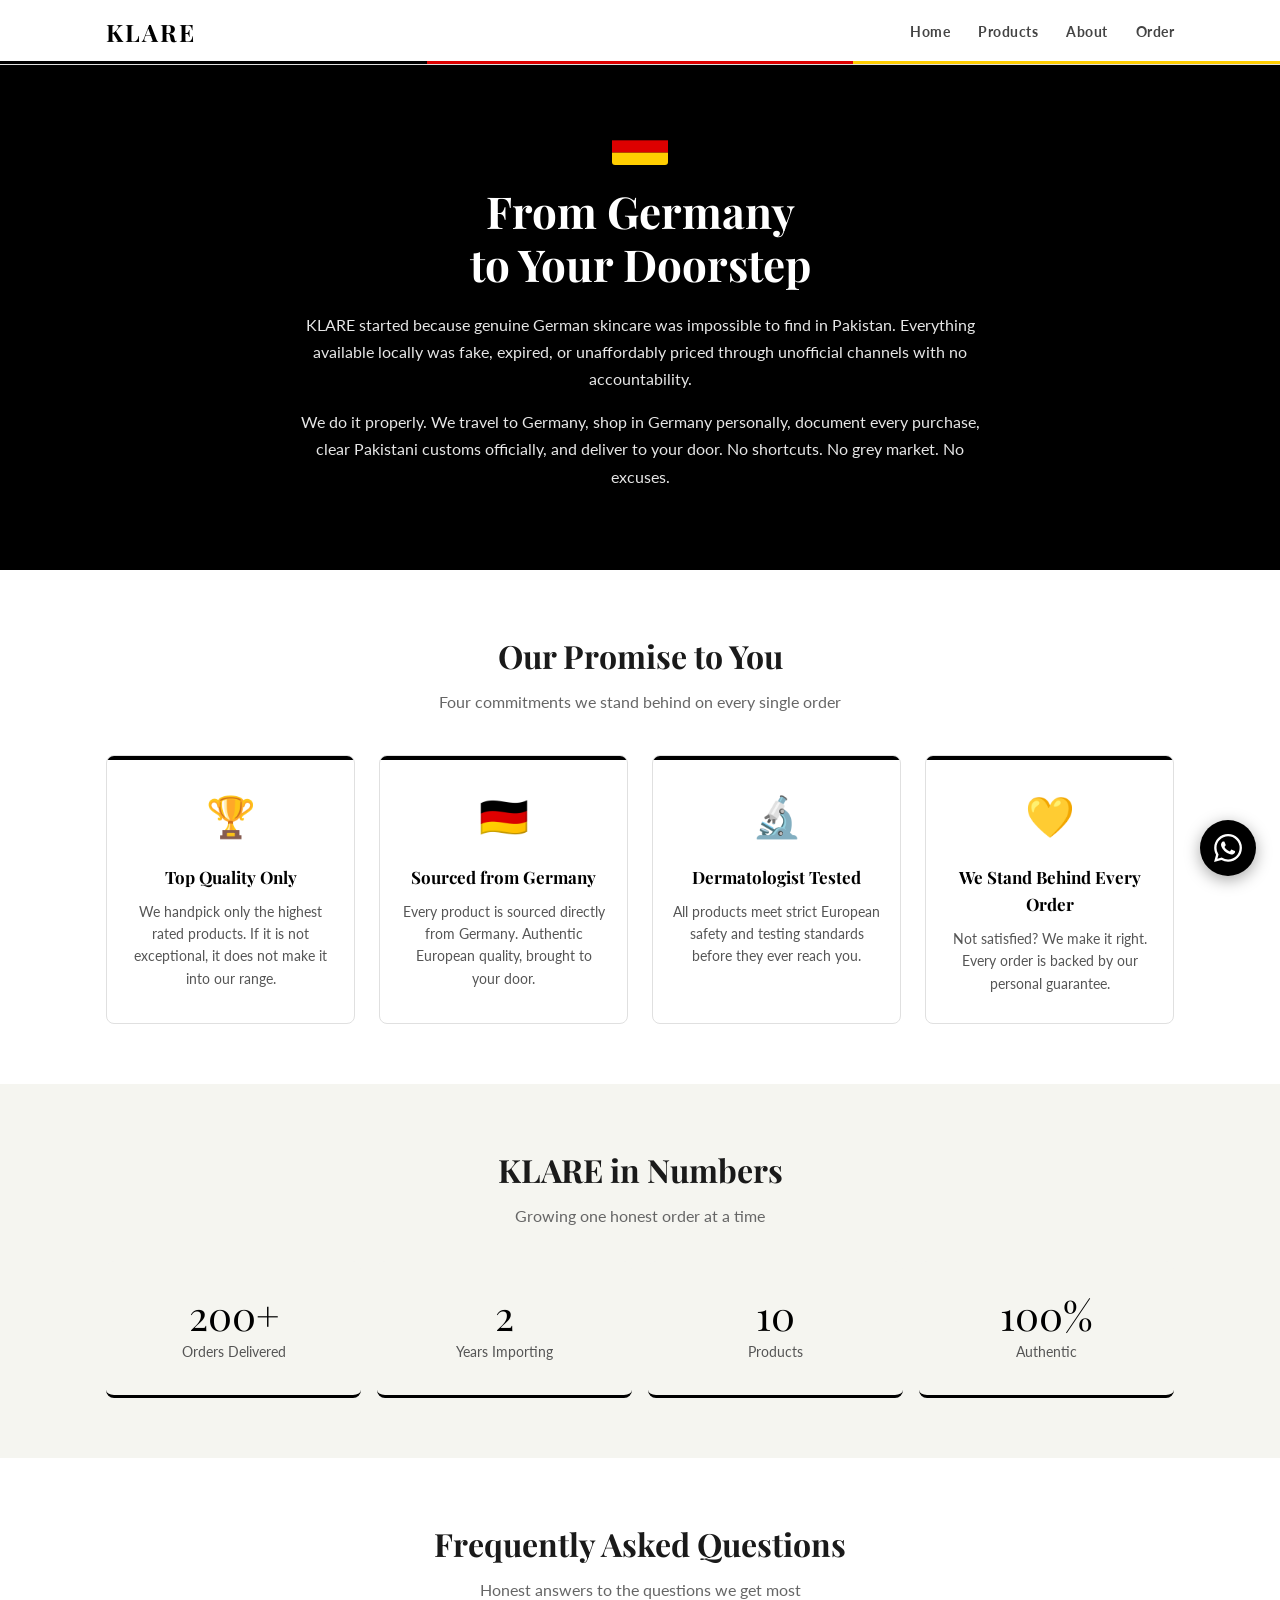
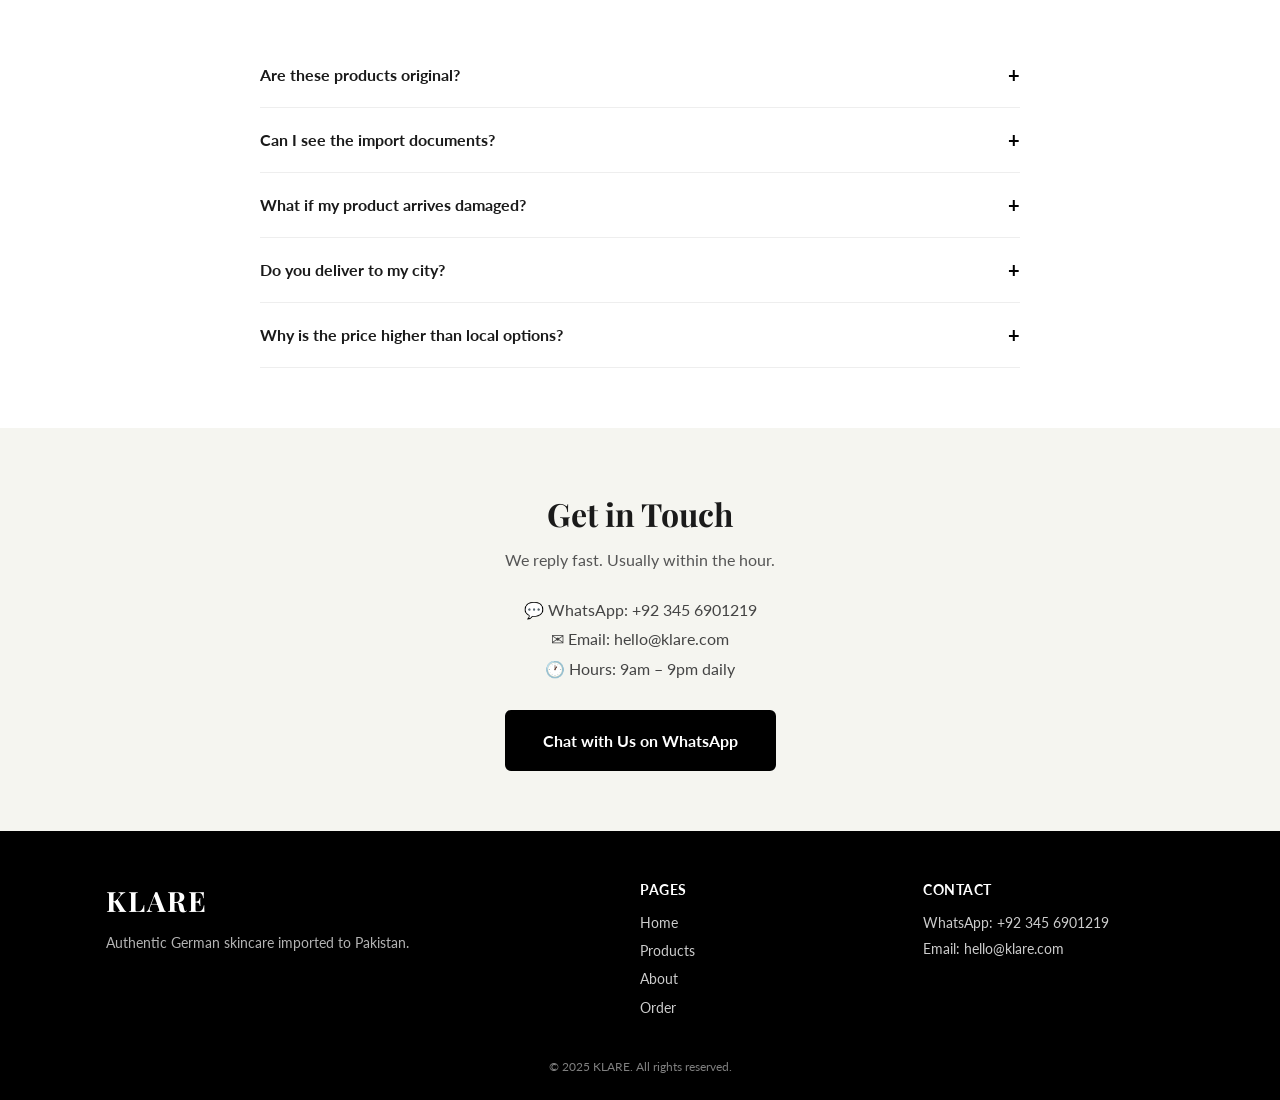
==== commit 67d3a94f: "Redesign: black/white colour scheme + German flag as artwork - Replaced red/gold UI colours with cle" ====
--- a/about.html
+++ b/about.html
@@ -35,6 +35,13 @@
     <!-- ABOUT HERO -->
     <section class="about-hero">
       <div class="container">
+        <div style="display:flex;justify-content:center;margin-bottom:20px">
+          <svg width="56" height="37" viewBox="0 0 56 37" xmlns="http://www.w3.org/2000/svg" style="border-radius:3px;box-shadow:0 3px 14px rgba(0,0,0,0.45)" aria-label="German flag">
+            <rect width="56" height="12.33" y="0" fill="#000000"/>
+            <rect width="56" height="12.33" y="12.33" fill="#DD0000"/>
+            <rect width="56" height="12.33" y="24.67" fill="#FFCE00"/>
+          </svg>
+        </div>
         <h1>From Germany<br>to Your Doorstep</h1>
         <p>KLARE started because genuine German skincare was impossible to find in Pakistan. Everything available locally was fake, expired, or unaffordably priced through unofficial channels with no accountability.</p>
         <p>We do it properly. We travel to Germany, shop in Germany personally, document every purchase, clear Pakistani customs officially, and deliver to your door. No shortcuts. No grey market. No excuses.</p>
@@ -176,7 +183,7 @@
     <div class="container">
       <div class="footer-grid">
         <div>
-          <div class="logo" style="color:var(--gold);font-size:28px;margin-bottom:8px">KLARE</div>
+          <div class="logo" style="color:#ffffff;font-size:28px;margin-bottom:8px">KLARE</div>
           <p style="opacity:0.7;font-size:14px">Authentic German skincare imported to Pakistan.</p>
         </div>
         <div>
--- a/css/style.css
+++ b/css/style.css
@@ -1,14 +1,17 @@
 @import url('https://fonts.googleapis.com/css2?family=Playfair+Display:wght@400;700&family=Lato:wght@400;700&display=swap');
 
-/* ── Variables — German flag colours ── */
+/* ── Variables — black & white with German flag as art only ── */
 :root {
   --black: #000000;
-  --red: #DD0000;
-  --gold: #FFCE00;
   --white: #FFFFFF;
   --grey: #F5F5F0;
   --dark: #1A1A1A;
+  --mid: #444444;
   --shadow: 0 2px 12px rgba(0,0,0,0.10);
+  /* German flag colours — used ONLY for flag artwork, never as UI colours */
+  --de-black: #000000;
+  --de-red:   #DD0000;
+  --de-gold:  #FFCE00;
 }
 
 /* ── Base ── */
@@ -38,17 +41,31 @@
 header {
   position: fixed;
   top: 0; left: 0; right: 0;
-  background: var(--black);
-  box-shadow: 0 2px 12px rgba(0,0,0,0.3);
+  background: var(--white);
+  box-shadow: 0 1px 0 #e0e0e0, 0 2px 12px rgba(0,0,0,0.06);
   height: 64px;
   z-index: 100;
+}
+
+/* 3-stripe German flag line under the header — artwork, not UI colour */
+header::after {
+  content: '';
+  display: block;
+  position: absolute;
+  bottom: 0; left: 0; right: 0;
+  height: 3px;
+  background: linear-gradient(to right,
+    var(--de-black) 0% 33.33%,
+    var(--de-red)   33.33% 66.66%,
+    var(--de-gold)  66.66% 100%
+  );
 }
 
 .logo {
   font-family: 'Playfair Display', serif;
   font-size: 24px;
   font-weight: 700;
-  color: var(--gold);
+  color: var(--black);
   letter-spacing: 2px;
 }
 
@@ -58,17 +75,17 @@
   font-weight: 700;
   font-size: 14px;
   letter-spacing: 0.5px;
-  color: rgba(255,255,255,0.85);
+  color: var(--mid);
   transition: color 0.2s;
 }
-.desktop-nav a:hover { color: var(--gold); }
+.desktop-nav a:hover { color: var(--black); }
 
 .hamburger {
   background: none;
   border: none;
   font-size: 24px;
   cursor: pointer;
-  color: var(--white);
+  color: var(--black);
   padding: 8px;
   min-height: 44px;
   min-width: 44px;
@@ -95,7 +112,7 @@
   font-weight: 700;
   color: var(--white);
 }
-.mobile-nav a:hover { color: var(--gold); }
+.mobile-nav a:hover { opacity: 0.7; }
 .menu-close {
   position: absolute;
   top: 20px; right: 24px;
@@ -141,24 +158,24 @@
 .whatsapp-btn {
   position: fixed;
   bottom: 24px; right: 24px;
-  background: var(--red);
+  background: var(--black);
   width: 56px; height: 56px;
   border-radius: 50%;
   display: flex;
   align-items: center;
   justify-content: center;
-  box-shadow: 0 4px 16px rgba(221,0,0,0.35);
+  box-shadow: 0 4px 16px rgba(0,0,0,0.35);
   z-index: 200;
   transition: transform 0.2s, box-shadow 0.2s;
 }
 .whatsapp-btn:hover {
   transform: scale(1.08);
-  box-shadow: 0 6px 20px rgba(221,0,0,0.5);
+  box-shadow: 0 6px 20px rgba(0,0,0,0.5);
 }
 
 /* ── Buttons ── */
 .btn-primary {
-  background: var(--red);
+  background: var(--black);
   color: var(--white);
   padding: 14px 28px;
   border-radius: 6px;
@@ -166,30 +183,30 @@
   font-family: 'Lato', sans-serif;
   font-size: 15px;
   display: inline-block;
-  border: 2px solid var(--red);
+  border: 2px solid var(--black);
   cursor: pointer;
   min-height: 44px;
   transition: background 0.2s, transform 0.1s;
   text-align: center;
 }
-.btn-primary:hover { background: #bb0000; border-color: #bb0000; }
+.btn-primary:hover { background: #333; border-color: #333; }
 
 .btn-secondary {
   background: transparent;
-  color: var(--red);
+  color: var(--black);
   padding: 14px 28px;
   border-radius: 6px;
   font-weight: 700;
   font-family: 'Lato', sans-serif;
   font-size: 15px;
   display: inline-block;
-  border: 2px solid var(--red);
+  border: 2px solid var(--black);
   cursor: pointer;
   min-height: 44px;
   transition: background 0.2s, color 0.2s;
   text-align: center;
 }
-.btn-secondary:hover { background: var(--red); color: var(--white); }
+.btn-secondary:hover { background: var(--black); color: var(--white); }
 
 .btn-secondary.white-border {
   color: var(--white);
@@ -199,6 +216,55 @@
 
 /* ── Page offset for fixed header ── */
 main { padding-top: 64px; }
+
+/* ── German flag artwork elements ── */
+
+/* Small flag SVG badge on product cards — in image corner */
+.de-flag-badge {
+  position: absolute;
+  top: 10px;
+  right: 10px;
+  border-radius: 2px;
+  box-shadow: 0 2px 8px rgba(0,0,0,0.25);
+  display: block;
+}
+
+/* Decorative horizontal flag stripe — used as section accent */
+.flag-stripe {
+  width: 64px;
+  height: 8px;
+  border-radius: 3px;
+  overflow: hidden;
+  display: block;
+  margin: 0 auto 24px;
+  background: linear-gradient(to bottom,
+    var(--de-black) 0% 33.33%,
+    var(--de-red)   33.33% 66.66%,
+    var(--de-gold)  66.66% 100%
+  );
+}
+
+/* Hero flag artwork block */
+.hero-germany {
+  display: flex;
+  align-items: center;
+  justify-content: center;
+  gap: 12px;
+  margin-bottom: 24px;
+}
+.hero-germany svg {
+  border-radius: 3px;
+  box-shadow: 0 3px 12px rgba(0,0,0,0.4);
+  flex-shrink: 0;
+}
+.hero-germany span {
+  font-size: 12px;
+  font-weight: 700;
+  letter-spacing: 2px;
+  text-transform: uppercase;
+  opacity: 0.7;
+  color: var(--white);
+}
 
 /* ── Hero ── */
 .hero {
@@ -221,7 +287,7 @@
 }
 .hero .badge {
   display: inline-block;
-  background: var(--gold);
+  background: var(--white);
   color: var(--black);
   border-radius: 20px;
   padding: 6px 16px;
@@ -269,10 +335,10 @@
   padding: 32px 24px;
   background: var(--grey);
   border-radius: 8px;
-  border-top: 3px solid var(--red);
+  border-top: 3px solid var(--black);
 }
 .why-icon { font-size: 36px; margin-bottom: 12px; }
-.why-card h3 { font-size: 20px; margin: 0 0 8px; color: var(--red); }
+.why-card h3 { font-size: 20px; margin: 0 0 8px; color: var(--black); }
 .why-card p { margin: 0; color: #555; font-size: 15px; }
 
 /* ── Cards grids ── */
@@ -310,6 +376,7 @@
   font-size: 13px;
   text-align: center;
   padding: 8px;
+  position: relative; /* needed for the flag badge absolute position */
 }
 .product-card .card-body {
   padding: 16px;
@@ -329,20 +396,23 @@
   flex: 1;
 }
 .product-card .price {
-  color: var(--red);
+  color: var(--black);
   font-weight: 700;
   font-size: 18px;
   margin: 0 0 8px;
 }
 .badge-small {
   font-size: 11px;
-  background: var(--gold);
-  color: var(--black);
+  background: var(--grey);
+  color: var(--dark);
   padding: 3px 8px;
   border-radius: 10px;
-  display: inline-block;
+  display: inline-flex;
+  align-items: center;
+  gap: 5px;
   margin-bottom: 12px;
   font-weight: 700;
+  border: 1px solid #ddd;
 }
 .product-card .btn-primary { font-size: 13px; padding: 10px 16px; width: 100%; }
 
@@ -375,7 +445,7 @@
 .brand-banner h1 {
   font-size: 48px;
   margin: 0 0 8px;
-  color: var(--gold);
+  color: var(--white);
 }
 .brand-banner p { opacity: 0.85; font-size: 18px; margin: 0; }
 
@@ -384,7 +454,7 @@
   background: var(--grey);
   padding: 48px 0 32px;
   text-align: center;
-  border-bottom: 3px solid var(--gold);
+  border-bottom: 3px solid var(--black);
 }
 .page-header h1 { font-size: 36px; margin: 0 0 12px; }
 .page-header p { color: #555; max-width: 640px; margin: 0 auto; }
@@ -399,8 +469,8 @@
 .filter-tab {
   padding: 8px 20px;
   border-radius: 20px;
-  border: 1px solid var(--red);
-  color: var(--red);
+  border: 1px solid var(--black);
+  color: var(--black);
   cursor: pointer;
   font-size: 14px;
   font-weight: 700;
@@ -410,7 +480,7 @@
   transition: background 0.2s, color 0.2s;
 }
 .filter-tab:hover, .filter-tab.active {
-  background: var(--red);
+  background: var(--black);
   color: var(--white);
 }
 
@@ -448,7 +518,7 @@
 .form-group select:focus,
 .form-group textarea:focus {
   outline: none;
-  border-color: var(--red);
+  border-color: var(--black);
 }
 .form-group textarea { min-height: 100px; resize: vertical; }
 
@@ -464,7 +534,7 @@
   border-radius: 8px;
   padding: 24px;
   margin-bottom: 20px;
-  border-left: 3px solid var(--gold);
+  border-left: 3px solid var(--black);
 }
 .sidebar-box h3 {
   font-size: 16px;
@@ -480,20 +550,20 @@
   font-size: 14px;
   color: #555;
 }
-.sidebar-box ul li::before { content: '✓ '; color: var(--red); font-weight: 700; }
+.sidebar-box ul li::before { content: '✓ '; color: var(--black); font-weight: 700; }
 .sidebar-box p { margin: 0 0 8px; font-size: 14px; color: #555; }
 
 .order-confirm {
   display: none;
-  background: #fff3f3;
-  border: 1px solid var(--red);
+  background: #f5f5f5;
+  border: 1px solid var(--black);
   border-radius: 8px;
   padding: 24px;
   text-align: center;
   margin-top: 24px;
 }
 .order-confirm.show { display: block; }
-.order-confirm h3 { color: var(--red); margin: 0 0 8px; }
+.order-confirm h3 { color: var(--black); margin: 0 0 8px; }
 
 /* ── About page — Promise grid ── */
 .promise-grid {
@@ -517,12 +587,12 @@
   content: '';
   display: block;
   height: 4px;
-  background: var(--gold);
+  background: var(--black);
   position: absolute;
   top: 0; left: 0; right: 0;
 }
 .promise-icon { font-size: 40px; margin-bottom: 16px; }
-.promise-card h3 { font-size: 17px; margin: 0 0 10px; color: var(--red); }
+.promise-card h3 { font-size: 17px; margin: 0 0 10px; color: var(--black); }
 .promise-card p { font-size: 14px; color: #555; margin: 0; line-height: 1.6; }
 
 /* ── Stats grid ── */
@@ -539,12 +609,12 @@
   padding: 32px 16px;
   background: var(--grey);
   border-radius: 8px;
-  border-bottom: 3px solid var(--gold);
+  border-bottom: 3px solid var(--black);
 }
 .stat-number {
   font-family: 'Playfair Display', serif;
   font-size: 40px;
-  color: var(--red);
+  color: var(--black);
   display: block;
   line-height: 1.1;
 }
@@ -562,8 +632,8 @@
   gap: 12px;
   transition: color 0.2s;
 }
-.faq-question:hover { color: var(--red); }
-.faq-toggle { font-size: 20px; color: var(--red); flex-shrink: 0; transition: transform 0.2s; }
+.faq-question:hover { color: var(--mid); }
+.faq-toggle { font-size: 20px; color: var(--black); flex-shrink: 0; transition: transform 0.2s; }
 .faq-item.open .faq-toggle { transform: rotate(45deg); }
 .faq-answer {
   display: none;
@@ -581,7 +651,7 @@
   padding: 64px 0;
   text-align: center;
 }
-.about-hero h1 { font-size: 32px; margin: 0 0 20px; line-height: 1.2; color: var(--gold); }
+.about-hero h1 { font-size: 32px; margin: 0 0 20px; line-height: 1.2; color: var(--white); }
 .about-hero p { max-width: 680px; margin: 0 auto 16px; opacity: 0.9; font-size: 16px; line-height: 1.7; }
 @media (min-width: 768px) {
   .about-hero h1 { font-size: 44px; }
@@ -599,7 +669,6 @@
 .contact-details span { display: block; margin-bottom: 4px; }
 
 /* ── Utilities ── */
-.text-red { color: var(--red); }
 .text-center { text-align: center; }
 .mt-8 { margin-top: 8px; }
 .mt-16 { margin-top: 16px; }
